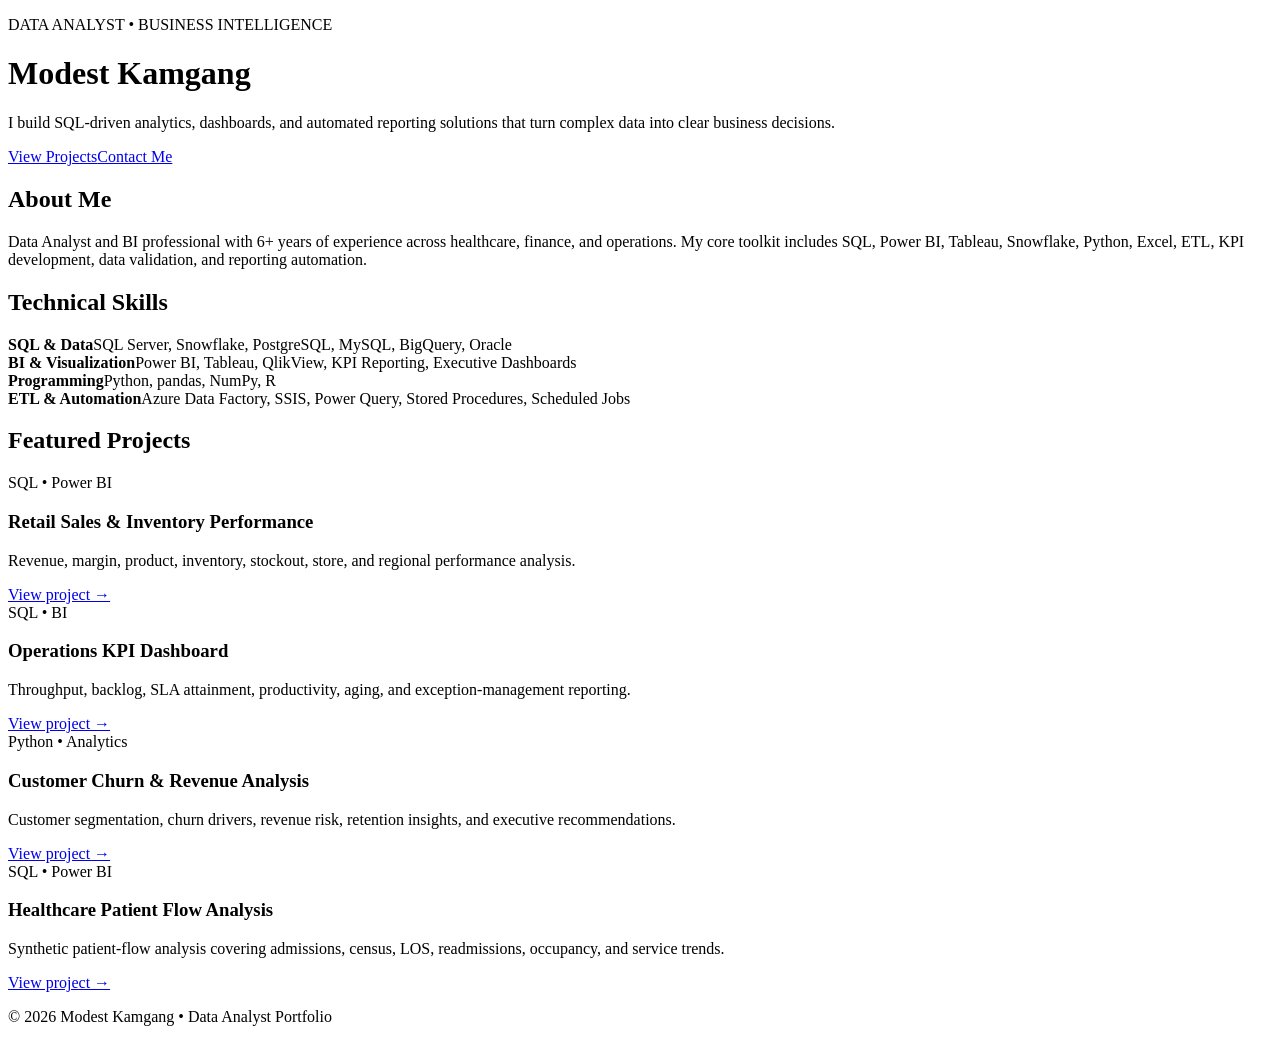
==== index.html @ 06d1935b "Add portfolio website homepage" ====
<!DOCTYPE html>
<html lang="en">
<head>
<meta charset="UTF-8">
<meta name="viewport" content="width=device-width,initial-scale=1.0">
<title>Modest Kamgang | Data Analyst Portfolio</title>
<meta name="description" content="Data Analyst portfolio featuring SQL, Power BI, Tableau, Python, and business intelligence projects.">
<link rel="stylesheet" href="style.css">
</head>
<body>
<header class="hero"><div class="container">
<p class="eyebrow">DATA ANALYST • BUSINESS INTELLIGENCE</p>
<h1>Modest Kamgang</h1>
<p class="intro">I build SQL-driven analytics, dashboards, and automated reporting solutions that turn complex data into clear business decisions.</p>
<div class="actions"><a class="btn primary" href="#projects">View Projects</a><a class="btn secondary" href="mailto:modkamgang@gmail.com">Contact Me</a></div>
</div></header>
<main>
<section class="section"><div class="container"><h2>About Me</h2><p class="lead">Data Analyst and BI professional with 6+ years of experience across healthcare, finance, and operations. My core toolkit includes SQL, Power BI, Tableau, Snowflake, Python, Excel, ETL, KPI development, data validation, and reporting automation.</p></div></section>
<section class="section alt"><div class="container"><h2>Technical Skills</h2><div class="skills">
<div><strong>SQL & Data</strong><span>SQL Server, Snowflake, PostgreSQL, MySQL, BigQuery, Oracle</span></div>
<div><strong>BI & Visualization</strong><span>Power BI, Tableau, QlikView, KPI Reporting, Executive Dashboards</span></div>
<div><strong>Programming</strong><span>Python, pandas, NumPy, R</span></div>
<div><strong>ETL & Automation</strong><span>Azure Data Factory, SSIS, Power Query, Stored Procedures, Scheduled Jobs</span></div>
</div></div></section>
<section id="projects" class="section"><div class="container"><h2>Featured Projects</h2><div class="grid">
<article class="card"><div class="tag">SQL • Power BI</div><h3>Retail Sales & Inventory Performance</h3><p>Revenue, margin, product, inventory, stockout, store, and regional performance analysis.</p><a href="projects/retail-sales-analysis/README.md">View project →</a></article>
<article class="card"><div class="tag">SQL • BI</div><h3>Operations KPI Dashboard</h3><p>Throughput, backlog, SLA attainment, productivity, aging, and exception-management reporting.</p><a href="projects/operations-kpi-dashboard/README.md">View project →</a></article>
<article class="card"><div class="tag">Python • Analytics</div><h3>Customer Churn & Revenue Analysis</h3><p>Customer segmentation, churn drivers, revenue risk, retention insights, and executive recommendations.</p><a href="projects/customer-churn-analysis/README.md">View project →</a></article>
<article class="card"><div class="tag">SQL • Power BI</div><h3>Healthcare Patient Flow Analysis</h3><p>Synthetic patient-flow analysis covering admissions, census, LOS, readmissions, occupancy, and service trends.</p><a href="projects/healthcare-patient-flow/README.md">View project →</a></article>
</div></div></section>
</main>
<footer><div class="container"><p>© 2026 Modest Kamgang • Data Analyst Portfolio</p></div></footer>
</body></html>
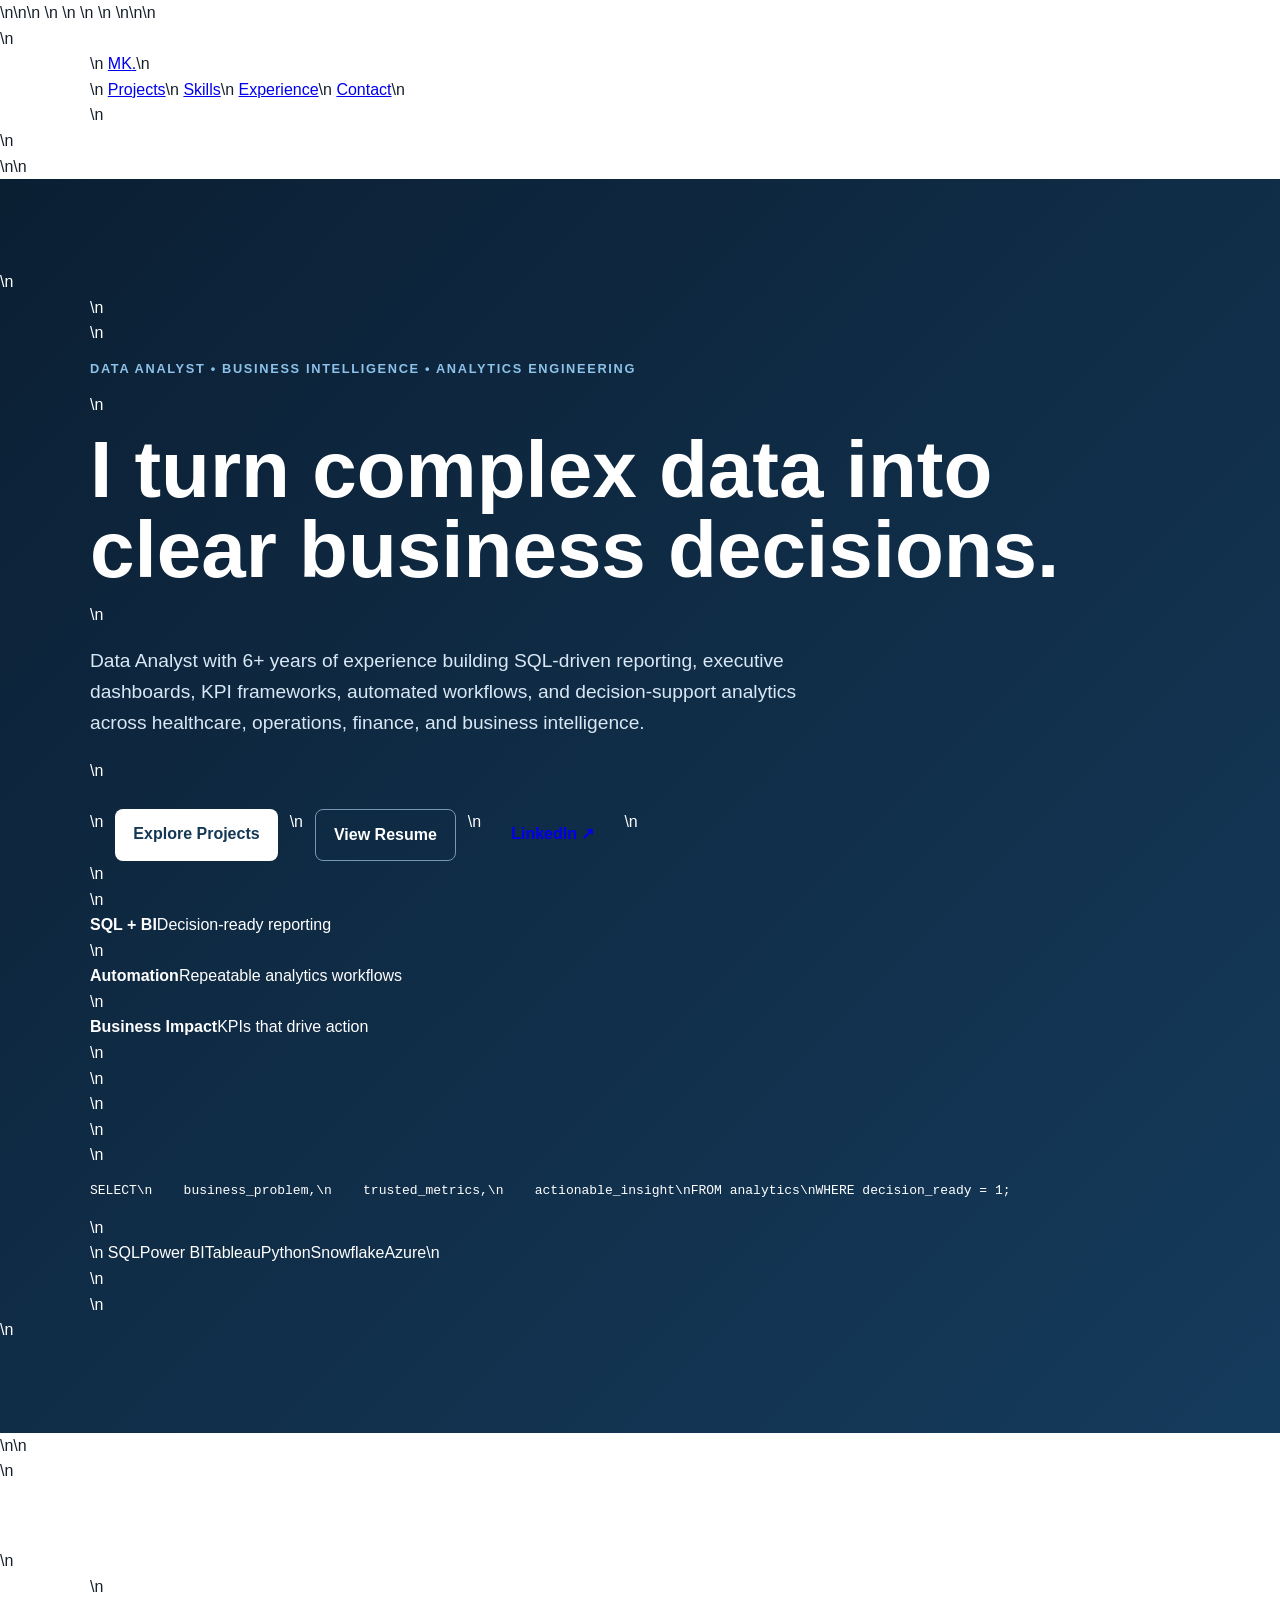
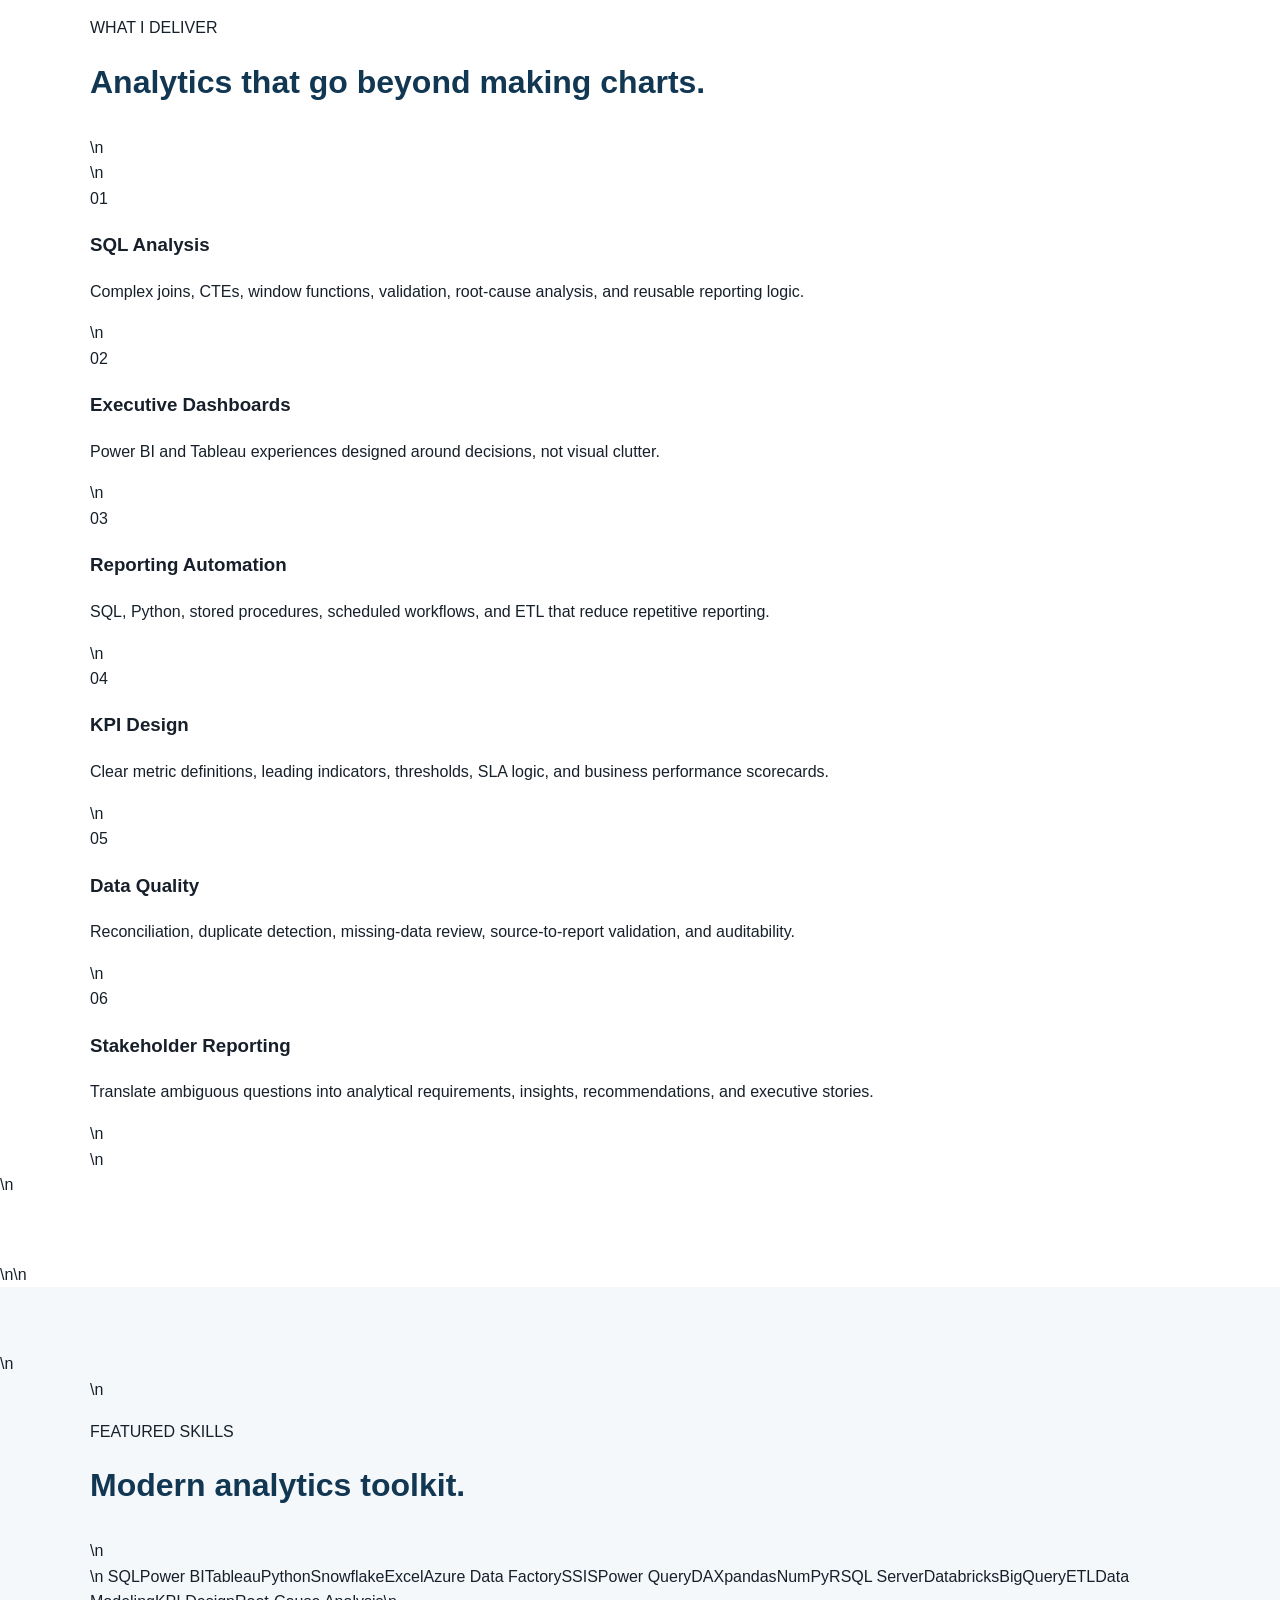
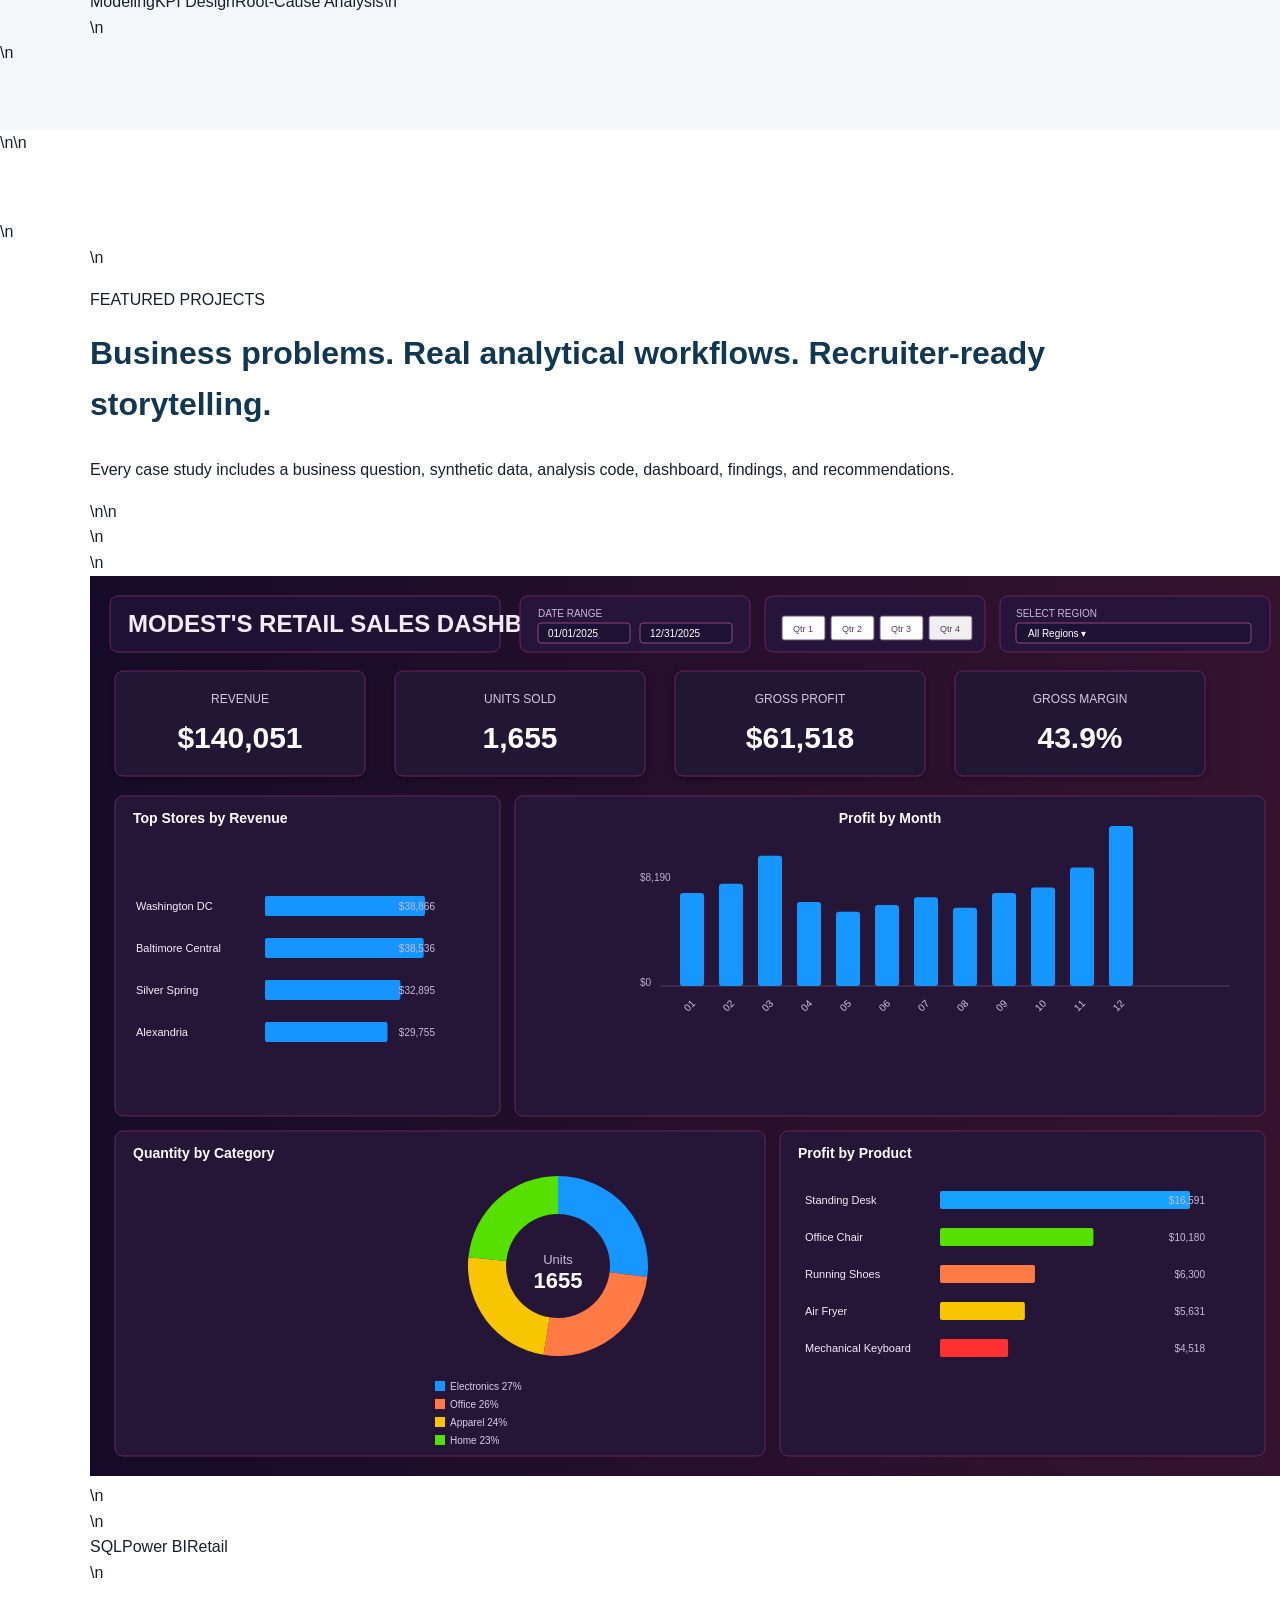
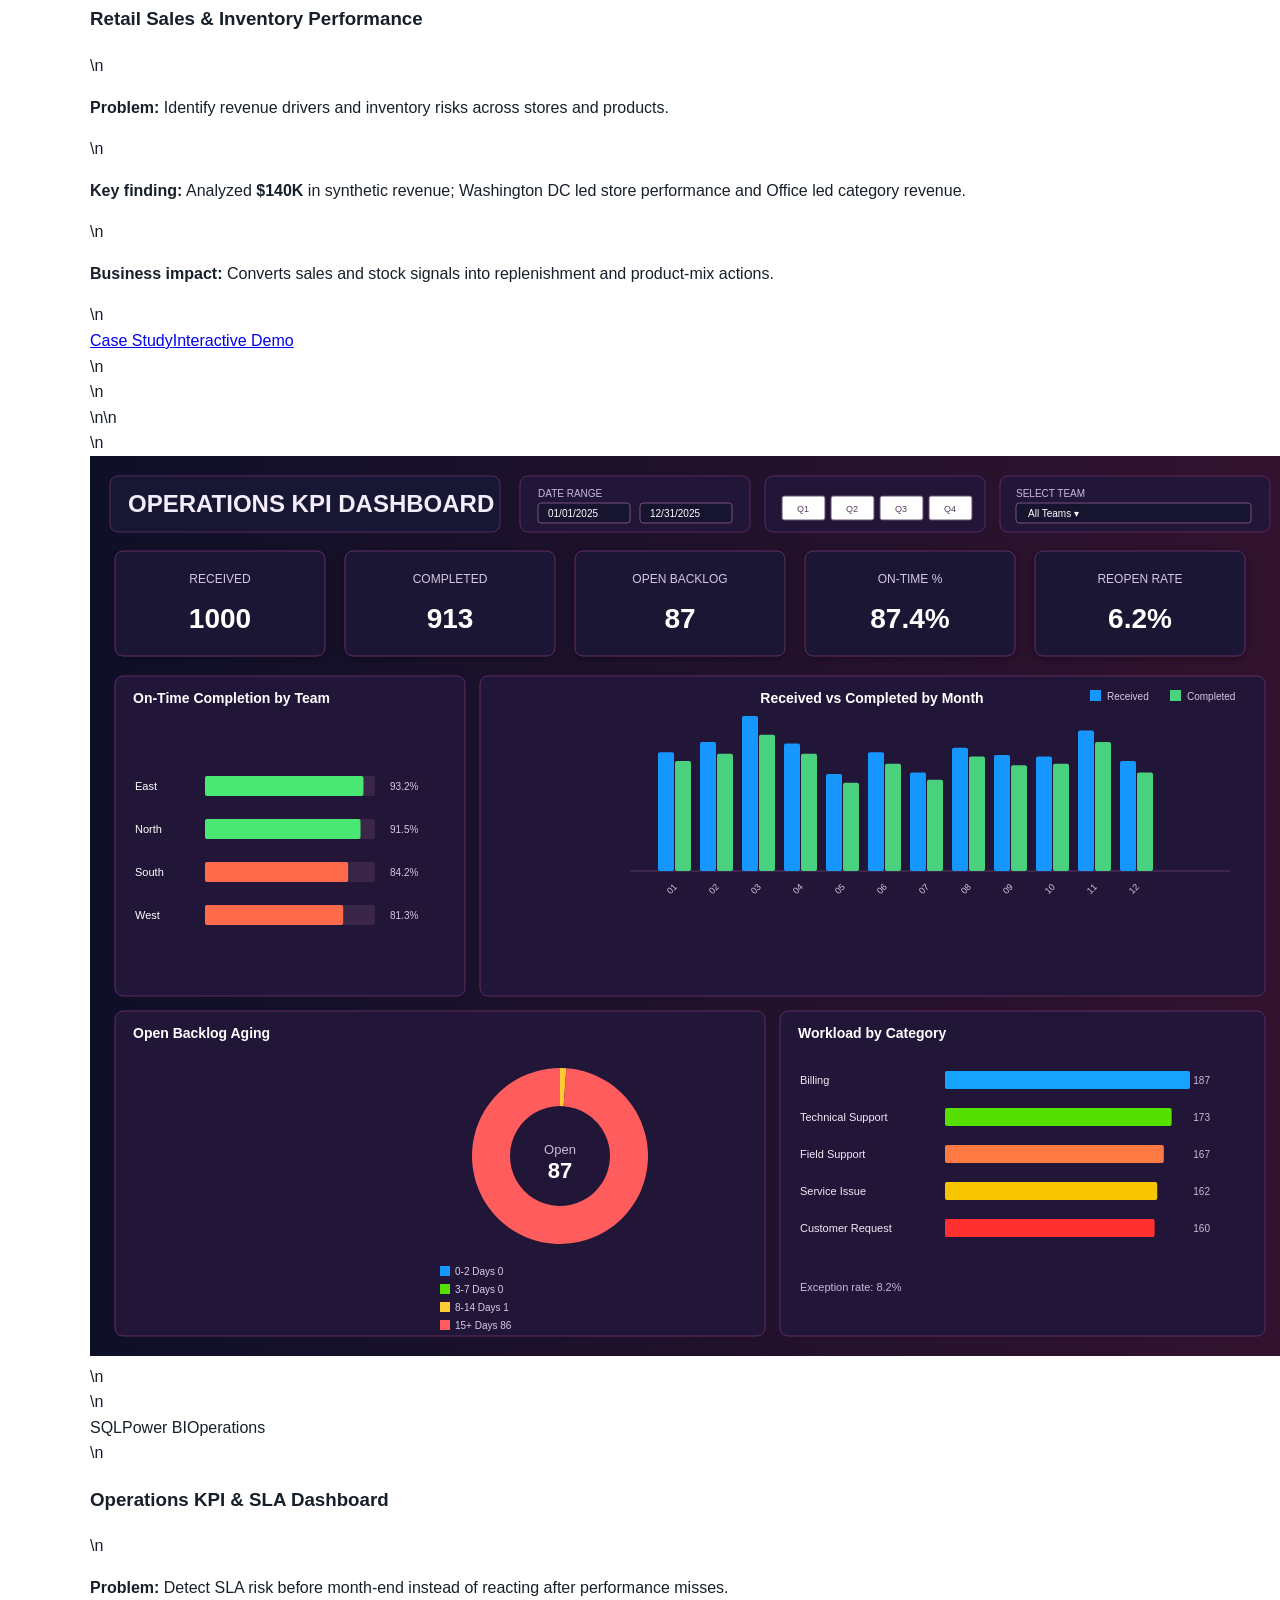
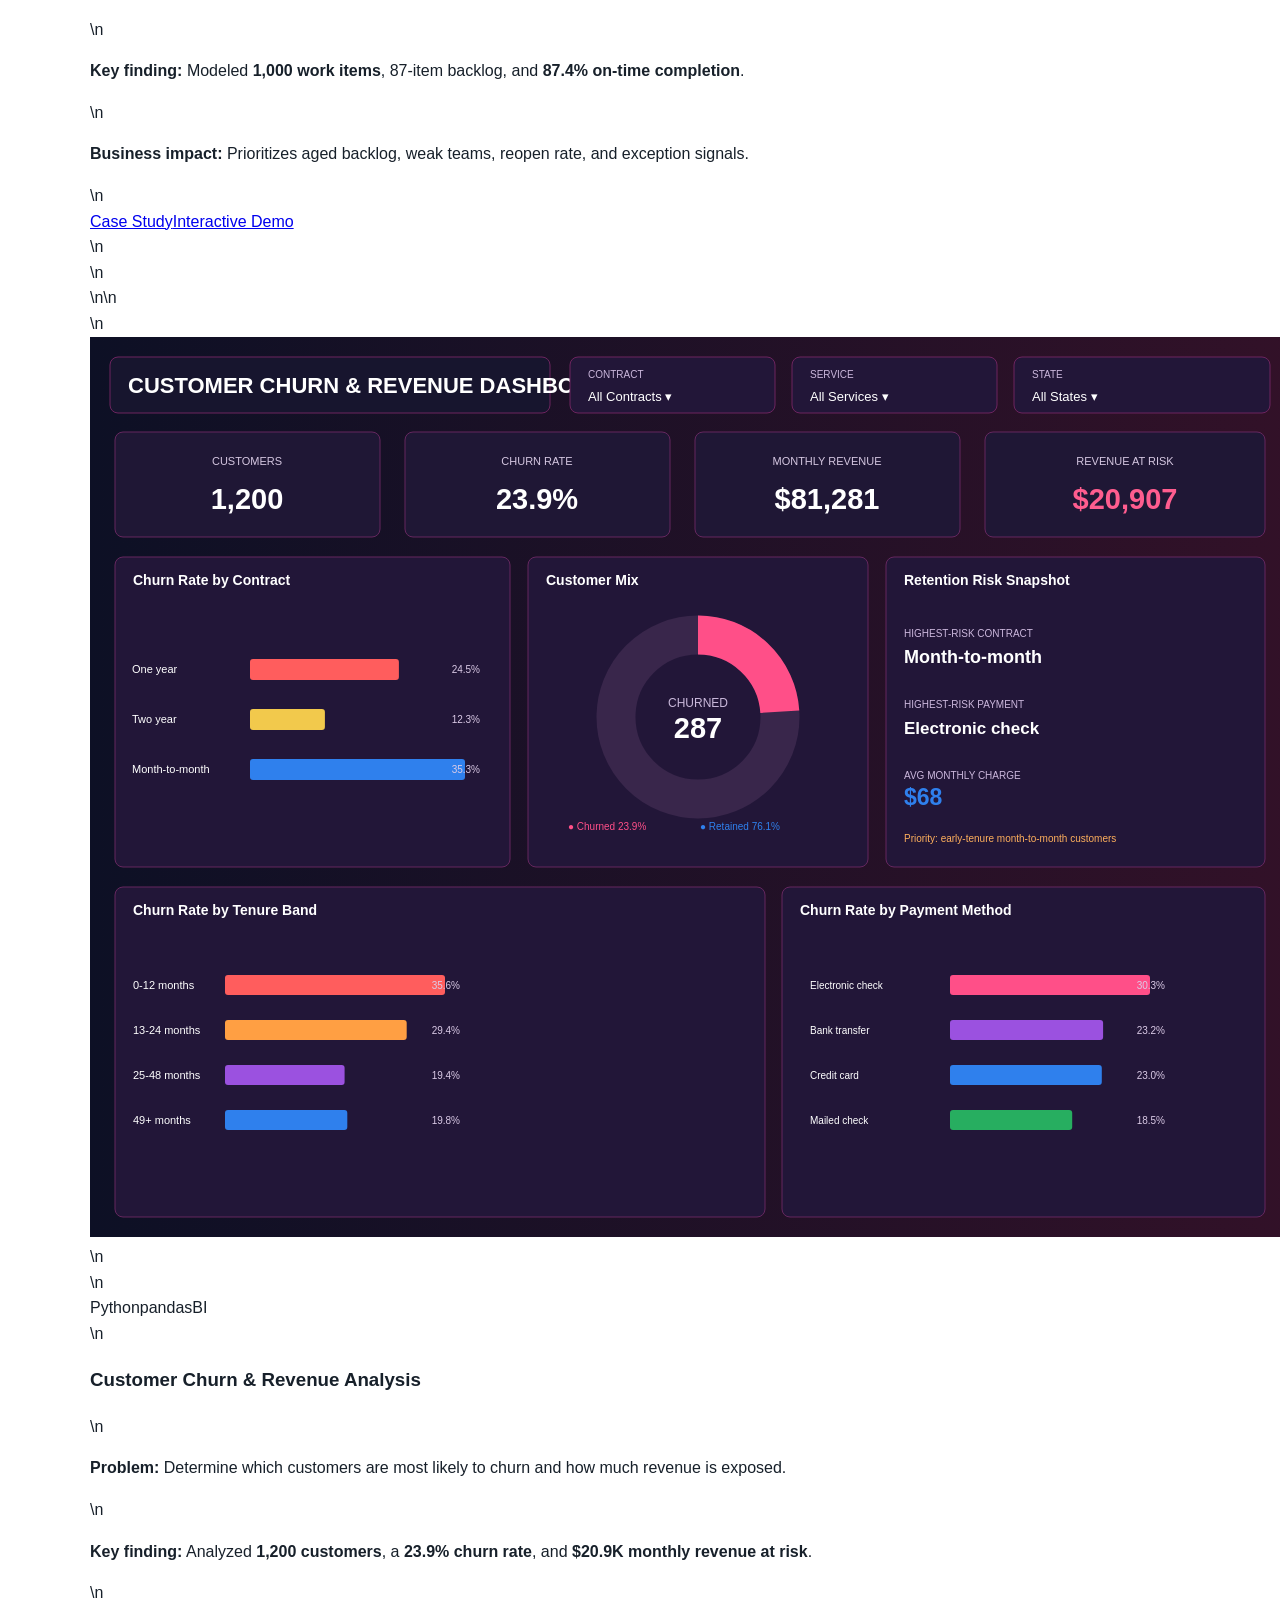
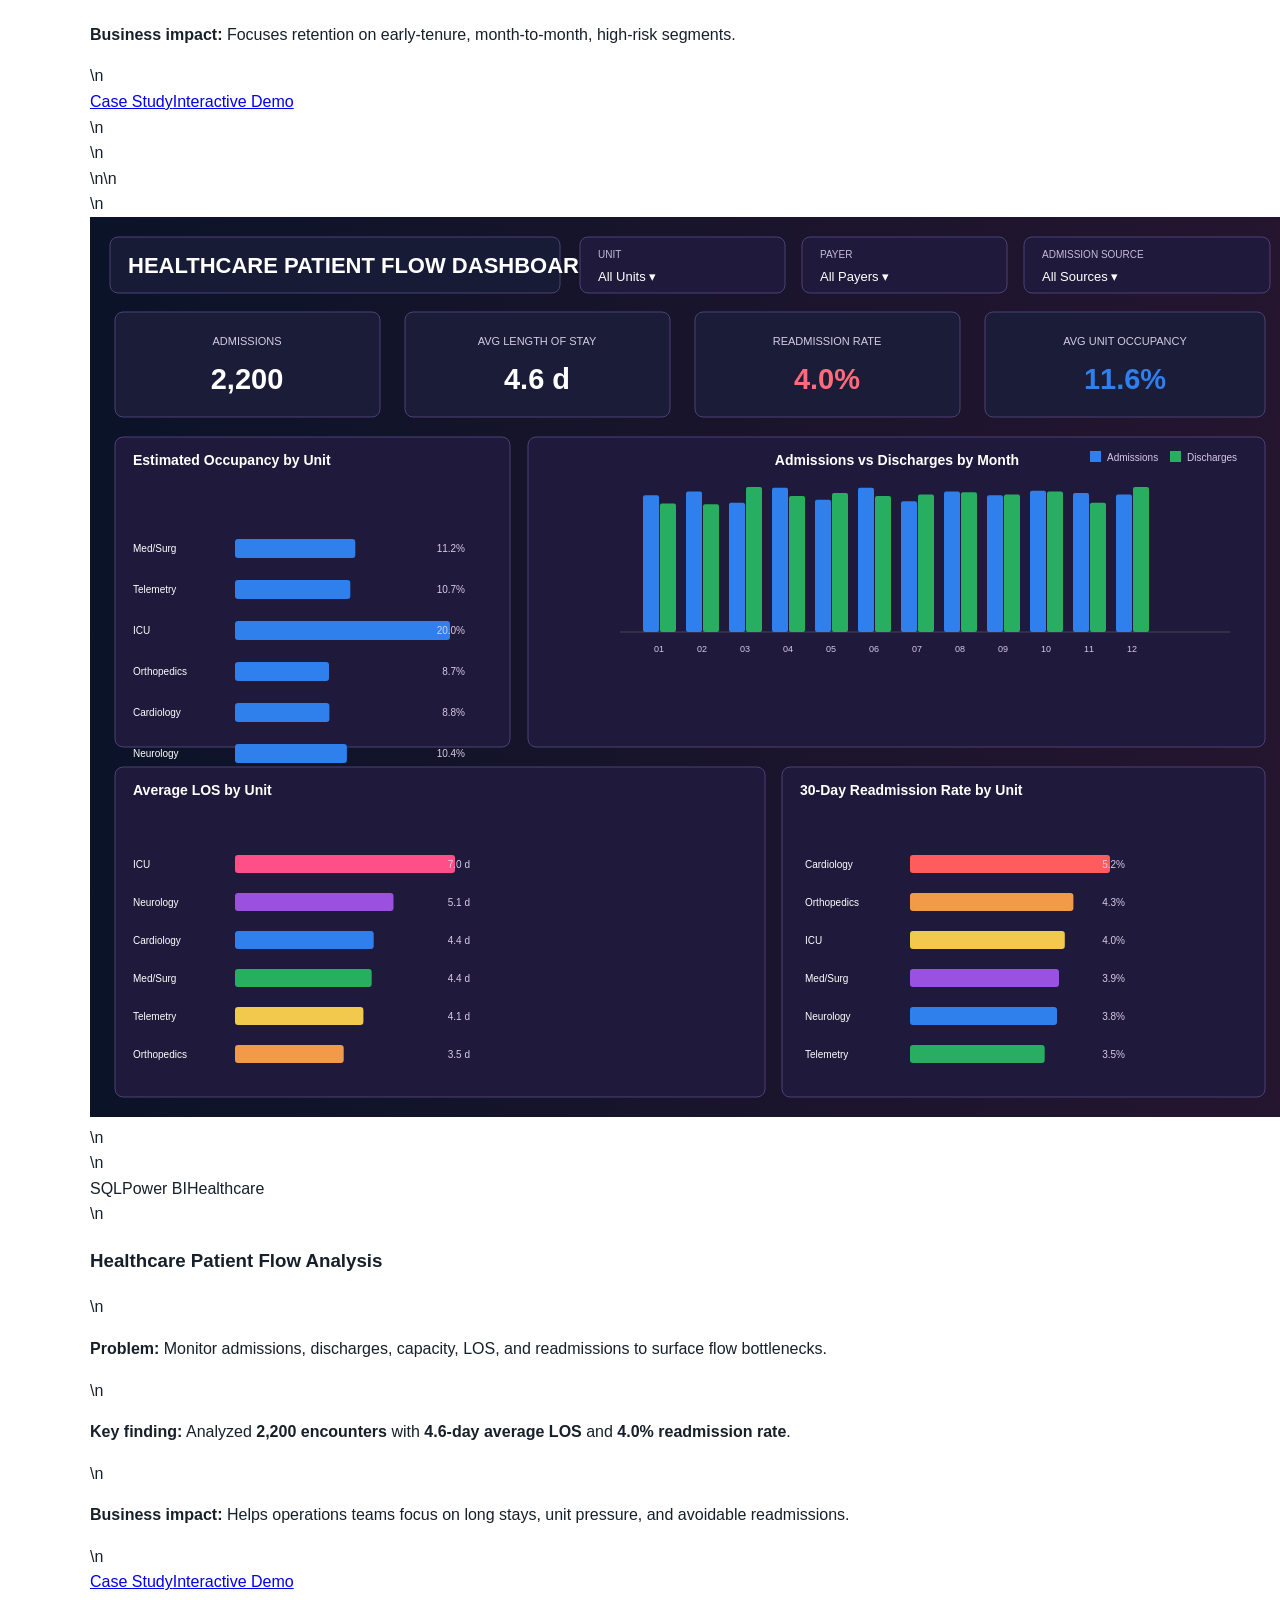
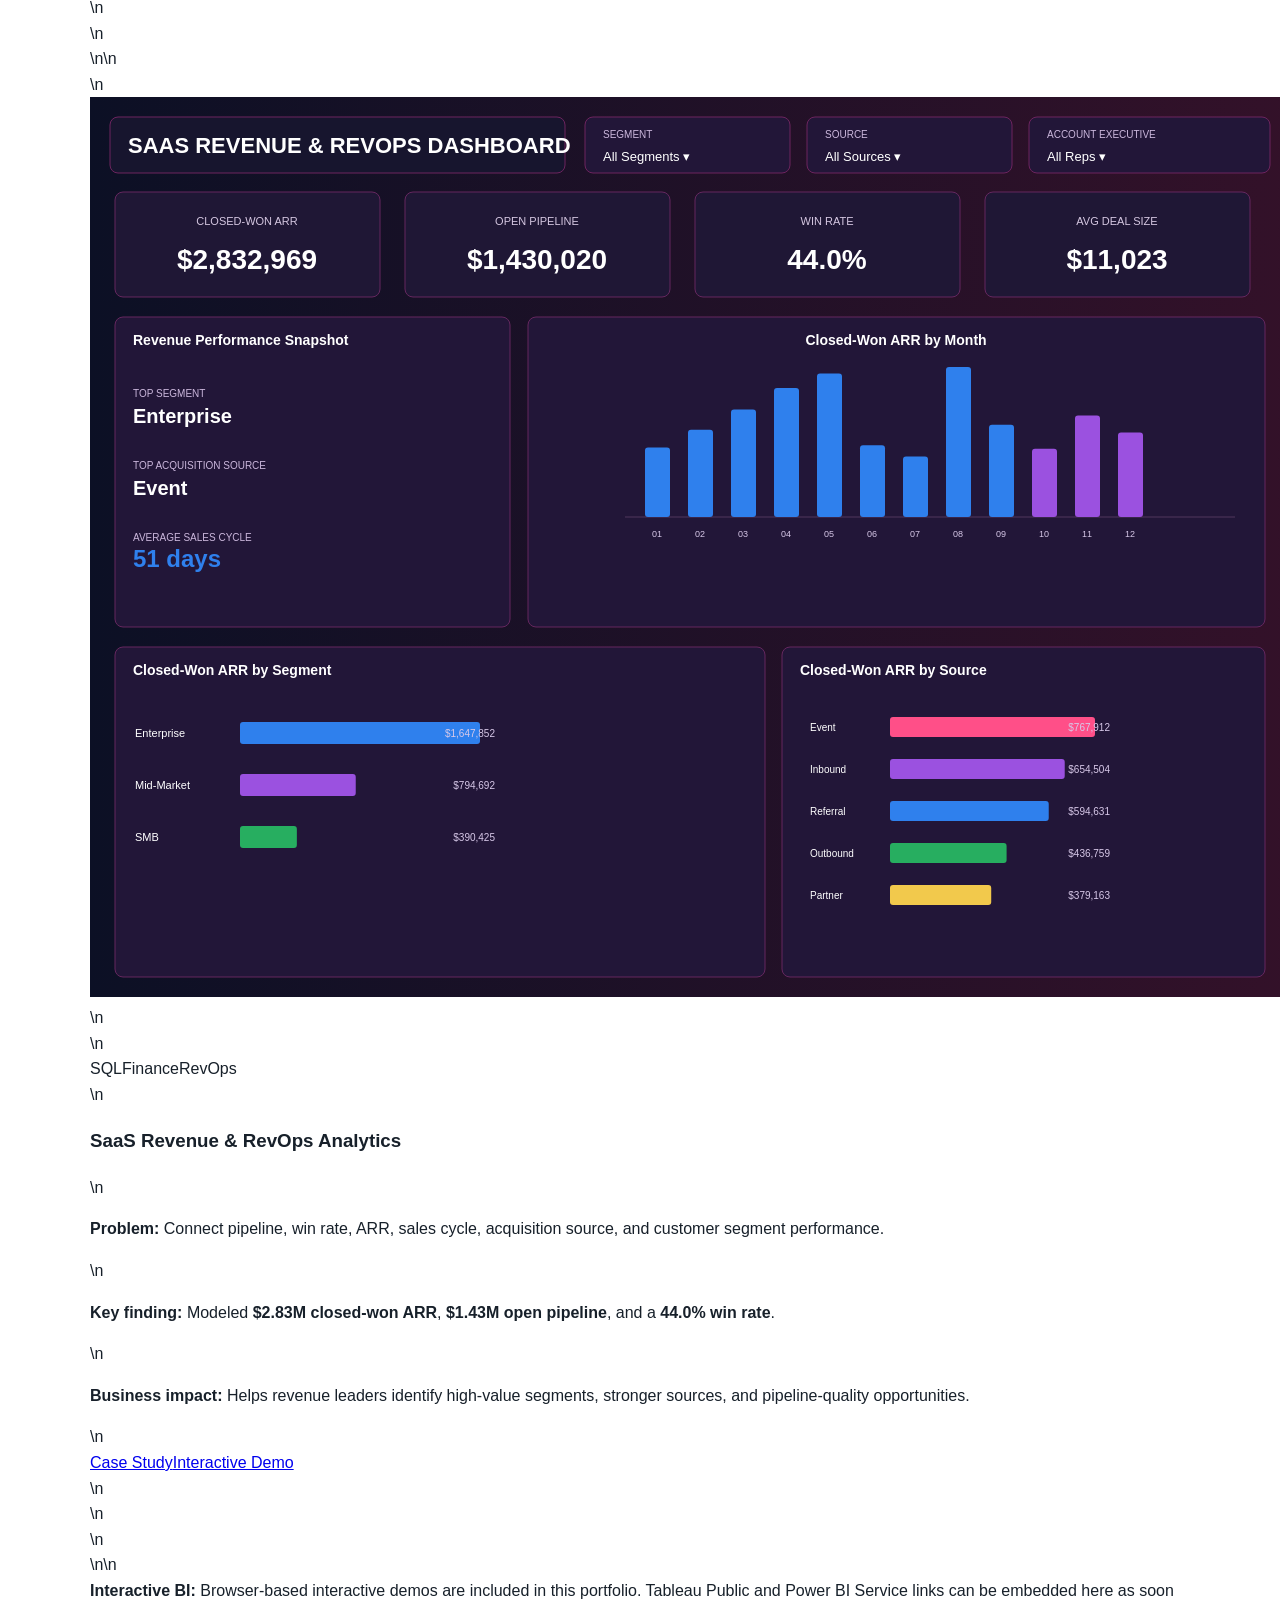
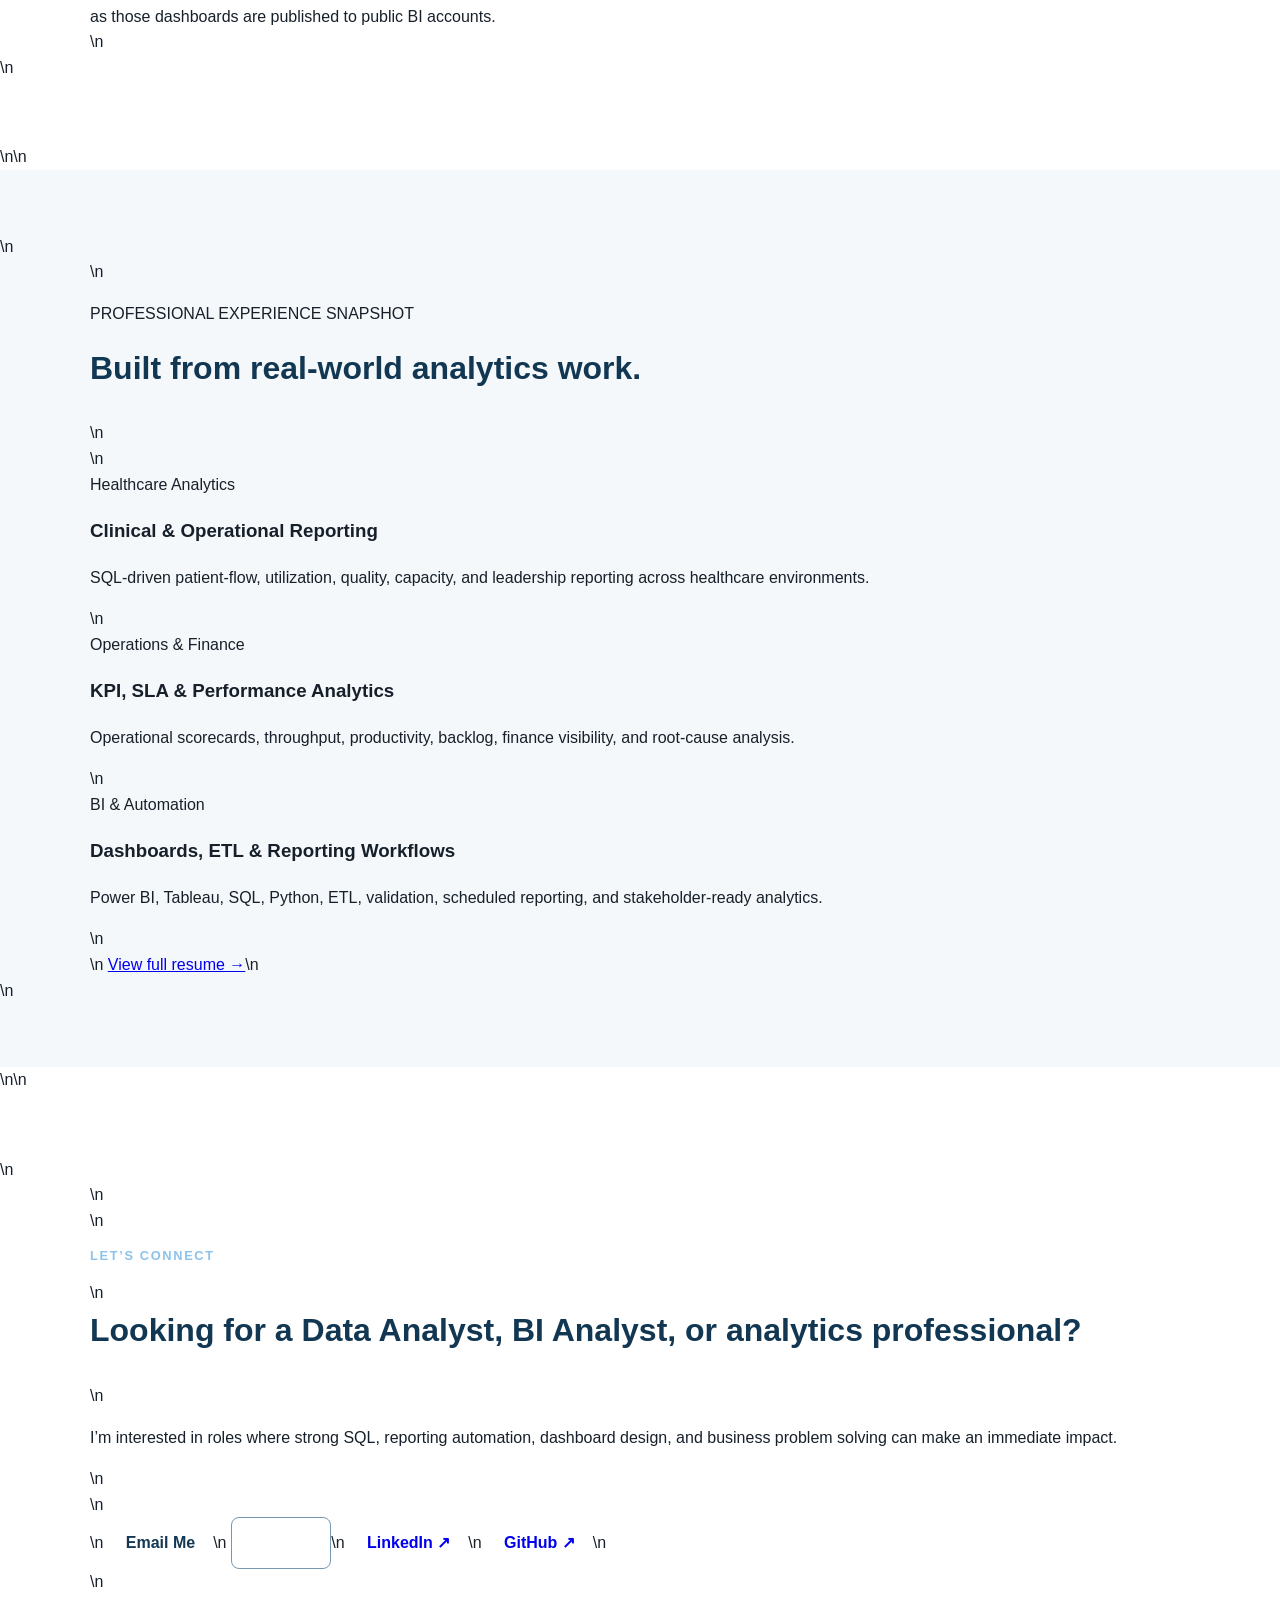
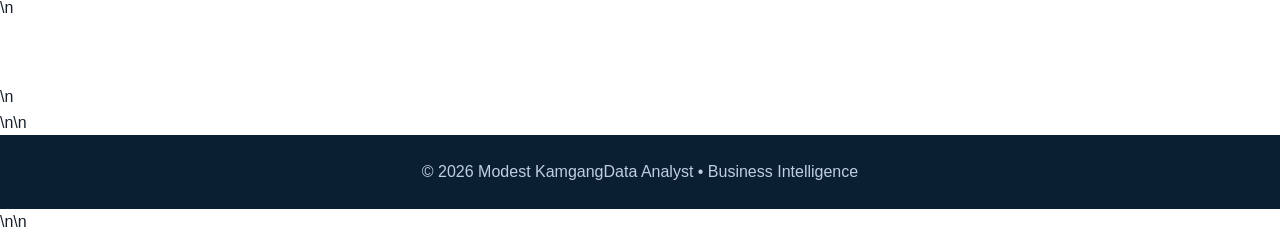
==== commit 1dda934f: "Redesign portfolio homepage for recruiters" ====
--- a/index.html
+++ b/index.html
@@ -1,33 +1 @@
-<!DOCTYPE html>
-<html lang="en">
-<head>
-<meta charset="UTF-8">
-<meta name="viewport" content="width=device-width,initial-scale=1.0">
-<title>Modest Kamgang | Data Analyst Portfolio</title>
-<meta name="description" content="Data Analyst portfolio featuring SQL, Power BI, Tableau, Python, and business intelligence projects.">
-<link rel="stylesheet" href="style.css">
-</head>
-<body>
-<header class="hero"><div class="container">
-<p class="eyebrow">DATA ANALYST • BUSINESS INTELLIGENCE</p>
-<h1>Modest Kamgang</h1>
-<p class="intro">I build SQL-driven analytics, dashboards, and automated reporting solutions that turn complex data into clear business decisions.</p>
-<div class="actions"><a class="btn primary" href="#projects">View Projects</a><a class="btn secondary" href="mailto:modkamgang@gmail.com">Contact Me</a></div>
-</div></header>
-<main>
-<section class="section"><div class="container"><h2>About Me</h2><p class="lead">Data Analyst and BI professional with 6+ years of experience across healthcare, finance, and operations. My core toolkit includes SQL, Power BI, Tableau, Snowflake, Python, Excel, ETL, KPI development, data validation, and reporting automation.</p></div></section>
-<section class="section alt"><div class="container"><h2>Technical Skills</h2><div class="skills">
-<div><strong>SQL & Data</strong><span>SQL Server, Snowflake, PostgreSQL, MySQL, BigQuery, Oracle</span></div>
-<div><strong>BI & Visualization</strong><span>Power BI, Tableau, QlikView, KPI Reporting, Executive Dashboards</span></div>
-<div><strong>Programming</strong><span>Python, pandas, NumPy, R</span></div>
-<div><strong>ETL & Automation</strong><span>Azure Data Factory, SSIS, Power Query, Stored Procedures, Scheduled Jobs</span></div>
-</div></div></section>
-<section id="projects" class="section"><div class="container"><h2>Featured Projects</h2><div class="grid">
-<article class="card"><div class="tag">SQL • Power BI</div><h3>Retail Sales & Inventory Performance</h3><p>Revenue, margin, product, inventory, stockout, store, and regional performance analysis.</p><a href="projects/retail-sales-analysis/README.md">View project →</a></article>
-<article class="card"><div class="tag">SQL • BI</div><h3>Operations KPI Dashboard</h3><p>Throughput, backlog, SLA attainment, productivity, aging, and exception-management reporting.</p><a href="projects/operations-kpi-dashboard/README.md">View project →</a></article>
-<article class="card"><div class="tag">Python • Analytics</div><h3>Customer Churn & Revenue Analysis</h3><p>Customer segmentation, churn drivers, revenue risk, retention insights, and executive recommendations.</p><a href="projects/customer-churn-analysis/README.md">View project →</a></article>
-<article class="card"><div class="tag">SQL • Power BI</div><h3>Healthcare Patient Flow Analysis</h3><p>Synthetic patient-flow analysis covering admissions, census, LOS, readmissions, occupancy, and service trends.</p><a href="projects/healthcare-patient-flow/README.md">View project →</a></article>
-</div></div></section>
-</main>
-<footer><div class="container"><p>© 2026 Modest Kamgang • Data Analyst Portfolio</p></div></footer>
-</body></html>+<!DOCTYPE html>\n<html lang="en">\n<head>\n  <meta charset="UTF-8">\n  <meta name="viewport" content="width=device-width,initial-scale=1.0">\n  <meta name="description" content="Modest Kamgang - Data Analyst and Business Intelligence portfolio featuring SQL, Power BI, Tableau, Python, Snowflake, RevOps, healthcare, operations, and customer analytics.">\n  <title>Modest Kamgang | Data Analyst Portfolio</title>\n  <link rel="stylesheet" href="style.css">\n</head>\n<body>\n<nav class="nav">\n  <div class="container nav-inner">\n    <a class="brand" href="#">MK<span>.</span></a>\n    <div class="nav-links">\n      <a href="#projects">Projects</a>\n      <a href="#skills">Skills</a>\n      <a href="#experience">Experience</a>\n      <a href="#contact">Contact</a>\n    </div>\n  </div>\n</nav>\n\n<header class="hero">\n  <div class="container hero-grid">\n    <div>\n      <p class="eyebrow">DATA ANALYST • BUSINESS INTELLIGENCE • ANALYTICS ENGINEERING</p>\n      <h1>I turn complex data into <span>clear business decisions.</span></h1>\n      <p class="intro">Data Analyst with 6+ years of experience building SQL-driven reporting, executive dashboards, KPI frameworks, automated workflows, and decision-support analytics across healthcare, operations, finance, and business intelligence.</p>\n      <div class="actions">\n        <a class="btn primary" href="#projects">Explore Projects</a>\n        <a class="btn secondary" href="resume.html">View Resume</a>\n        <a class="btn ghost" href="https://www.linkedin.com/in/modest-kamgang" target="_blank" rel="noopener">LinkedIn ↗</a>\n      </div>\n      <div class="hero-proof">\n        <div><strong>SQL + BI</strong><span>Decision-ready reporting</span></div>\n        <div><strong>Automation</strong><span>Repeatable analytics workflows</span></div>\n        <div><strong>Business Impact</strong><span>KPIs that drive action</span></div>\n      </div>\n    </div>\n    <div class="hero-panel">\n      <div class="terminal-head"><span></span><span></span><span></span></div>\n      <pre><code>SELECT\n    business_problem,\n    trusted_metrics,\n    actionable_insight\nFROM analytics\nWHERE decision_ready = 1;</code></pre>\n      <div class="hero-stack">\n        <span>SQL</span><span>Power BI</span><span>Tableau</span><span>Python</span><span>Snowflake</span><span>Azure</span>\n      </div>\n    </div>\n  </div>\n</header>\n\n<main>\n<section class="section" id="deliver">\n  <div class="container">\n    <div class="section-heading"><p>WHAT I DELIVER</p><h2>Analytics that go beyond making charts.</h2></div>\n    <div class="deliver-grid">\n      <article><span>01</span><h3>SQL Analysis</h3><p>Complex joins, CTEs, window functions, validation, root-cause analysis, and reusable reporting logic.</p></article>\n      <article><span>02</span><h3>Executive Dashboards</h3><p>Power BI and Tableau experiences designed around decisions, not visual clutter.</p></article>\n      <article><span>03</span><h3>Reporting Automation</h3><p>SQL, Python, stored procedures, scheduled workflows, and ETL that reduce repetitive reporting.</p></article>\n      <article><span>04</span><h3>KPI Design</h3><p>Clear metric definitions, leading indicators, thresholds, SLA logic, and business performance scorecards.</p></article>\n      <article><span>05</span><h3>Data Quality</h3><p>Reconciliation, duplicate detection, missing-data review, source-to-report validation, and auditability.</p></article>\n      <article><span>06</span><h3>Stakeholder Reporting</h3><p>Translate ambiguous questions into analytical requirements, insights, recommendations, and executive stories.</p></article>\n    </div>\n  </div>\n</section>\n\n<section class="section alt" id="skills">\n  <div class="container">\n    <div class="section-heading"><p>FEATURED SKILLS</p><h2>Modern analytics toolkit.</h2></div>\n    <div class="skill-cloud">\n      <span>SQL</span><span>Power BI</span><span>Tableau</span><span>Python</span><span>Snowflake</span><span>Excel</span><span>Azure Data Factory</span><span>SSIS</span><span>Power Query</span><span>DAX</span><span>pandas</span><span>NumPy</span><span>R</span><span>SQL Server</span><span>Databricks</span><span>BigQuery</span><span>ETL</span><span>Data Modeling</span><span>KPI Design</span><span>Root-Cause Analysis</span>\n    </div>\n  </div>\n</section>\n\n<section class="section" id="projects">\n  <div class="container">\n    <div class="section-heading"><p>FEATURED PROJECTS</p><h2>Business problems. Real analytical workflows. Recruiter-ready storytelling.</h2><p class="section-copy">Every case study includes a business question, synthetic data, analysis code, dashboard, findings, and recommendations.</p></div>\n\n    <div class="project-grid">\n      <article class="project-card">\n        <a class="thumb" href="projects/retail-sales-analysis/README.md"><img src="projects/retail-sales-analysis/dashboard/retail_dashboard.svg" alt="Retail Sales and Inventory dashboard preview"></a>\n        <div class="project-body">\n          <div class="tags"><span>SQL</span><span>Power BI</span><span>Retail</span></div>\n          <h3>Retail Sales &amp; Inventory Performance</h3>\n          <p><strong>Problem:</strong> Identify revenue drivers and inventory risks across stores and products.</p>\n          <p><strong>Key finding:</strong> Analyzed <strong>$140K</strong> in synthetic revenue; Washington DC led store performance and Office led category revenue.</p>\n          <p><strong>Business impact:</strong> Converts sales and stock signals into replenishment and product-mix actions.</p>\n          <div class="project-actions"><a href="projects/retail-sales-analysis/README.md">Case Study</a><a href="projects/retail-sales-analysis/dashboard/interactive.html">Interactive Demo</a></div>\n        </div>\n      </article>\n\n      <article class="project-card">\n        <a class="thumb" href="projects/operations-kpi-dashboard/README.md"><img src="projects/operations-kpi-dashboard/dashboard/operations_kpi_dashboard.svg" alt="Operations KPI dashboard preview"></a>\n        <div class="project-body">\n          <div class="tags"><span>SQL</span><span>Power BI</span><span>Operations</span></div>\n          <h3>Operations KPI &amp; SLA Dashboard</h3>\n          <p><strong>Problem:</strong> Detect SLA risk before month-end instead of reacting after performance misses.</p>\n          <p><strong>Key finding:</strong> Modeled <strong>1,000 work items</strong>, 87-item backlog, and <strong>87.4% on-time completion</strong>.</p>\n          <p><strong>Business impact:</strong> Prioritizes aged backlog, weak teams, reopen rate, and exception signals.</p>\n          <div class="project-actions"><a href="projects/operations-kpi-dashboard/README.md">Case Study</a><a href="projects/operations-kpi-dashboard/dashboard/interactive.html">Interactive Demo</a></div>\n        </div>\n      </article>\n\n      <article class="project-card">\n        <a class="thumb" href="projects/customer-churn-analysis/README.md"><img src="projects/customer-churn-analysis/dashboard/customer_churn_dashboard.svg" alt="Customer churn dashboard preview"></a>\n        <div class="project-body">\n          <div class="tags"><span>Python</span><span>pandas</span><span>BI</span></div>\n          <h3>Customer Churn &amp; Revenue Analysis</h3>\n          <p><strong>Problem:</strong> Determine which customers are most likely to churn and how much revenue is exposed.</p>\n          <p><strong>Key finding:</strong> Analyzed <strong>1,200 customers</strong>, a <strong>23.9% churn rate</strong>, and <strong>$20.9K monthly revenue at risk</strong>.</p>\n          <p><strong>Business impact:</strong> Focuses retention on early-tenure, month-to-month, high-risk segments.</p>\n          <div class="project-actions"><a href="projects/customer-churn-analysis/README.md">Case Study</a><a href="projects/customer-churn-analysis/dashboard/interactive.html">Interactive Demo</a></div>\n        </div>\n      </article>\n\n      <article class="project-card">\n        <a class="thumb" href="projects/healthcare-patient-flow/README.md"><img src="projects/healthcare-patient-flow/dashboard/patient_flow_dashboard.svg" alt="Healthcare patient flow dashboard preview"></a>\n        <div class="project-body">\n          <div class="tags"><span>SQL</span><span>Power BI</span><span>Healthcare</span></div>\n          <h3>Healthcare Patient Flow Analysis</h3>\n          <p><strong>Problem:</strong> Monitor admissions, discharges, capacity, LOS, and readmissions to surface flow bottlenecks.</p>\n          <p><strong>Key finding:</strong> Analyzed <strong>2,200 encounters</strong> with <strong>4.6-day average LOS</strong> and <strong>4.0% readmission rate</strong>.</p>\n          <p><strong>Business impact:</strong> Helps operations teams focus on long stays, unit pressure, and avoidable readmissions.</p>\n          <div class="project-actions"><a href="projects/healthcare-patient-flow/README.md">Case Study</a><a href="projects/healthcare-patient-flow/dashboard/interactive.html">Interactive Demo</a></div>\n        </div>\n      </article>\n\n      <article class="project-card featured">\n        <a class="thumb" href="projects/saas-revenue-revops/README.md"><img src="projects/saas-revenue-revops/dashboard/revops_dashboard.svg" alt="SaaS RevOps dashboard preview"></a>\n        <div class="project-body">\n          <div class="tags"><span>SQL</span><span>Finance</span><span>RevOps</span></div>\n          <h3>SaaS Revenue &amp; RevOps Analytics</h3>\n          <p><strong>Problem:</strong> Connect pipeline, win rate, ARR, sales cycle, acquisition source, and customer segment performance.</p>\n          <p><strong>Key finding:</strong> Modeled <strong>$2.83M closed-won ARR</strong>, <strong>$1.43M open pipeline</strong>, and a <strong>44.0% win rate</strong>.</p>\n          <p><strong>Business impact:</strong> Helps revenue leaders identify high-value segments, stronger sources, and pipeline-quality opportunities.</p>\n          <div class="project-actions"><a href="projects/saas-revenue-revops/README.md">Case Study</a><a href="projects/saas-revenue-revops/dashboard/interactive.html">Interactive Demo</a></div>\n        </div>\n      </article>\n    </div>\n\n    <div class="bi-note"><strong>Interactive BI:</strong> Browser-based interactive demos are included in this portfolio. Tableau Public and Power BI Service links can be embedded here as soon as those dashboards are published to public BI accounts.</div>\n  </div>\n</section>\n\n<section class="section alt" id="experience">\n  <div class="container">\n    <div class="section-heading"><p>PROFESSIONAL EXPERIENCE SNAPSHOT</p><h2>Built from real-world analytics work.</h2></div>\n    <div class="experience-grid">\n      <article><span>Healthcare Analytics</span><h3>Clinical &amp; Operational Reporting</h3><p>SQL-driven patient-flow, utilization, quality, capacity, and leadership reporting across healthcare environments.</p></article>\n      <article><span>Operations &amp; Finance</span><h3>KPI, SLA &amp; Performance Analytics</h3><p>Operational scorecards, throughput, productivity, backlog, finance visibility, and root-cause analysis.</p></article>\n      <article><span>BI &amp; Automation</span><h3>Dashboards, ETL &amp; Reporting Workflows</h3><p>Power BI, Tableau, SQL, Python, ETL, validation, scheduled reporting, and stakeholder-ready analytics.</p></article>\n    </div>\n    <a class="text-link" href="resume.html">View full resume →</a>\n  </div>\n</section>\n\n<section class="section contact" id="contact">\n  <div class="container contact-box">\n    <div>\n      <p class="eyebrow">LET’S CONNECT</p>\n      <h2>Looking for a Data Analyst, BI Analyst, or analytics professional?</h2>\n      <p>I’m interested in roles where strong SQL, reporting automation, dashboard design, and business problem solving can make an immediate impact.</p>\n    </div>\n    <div class="contact-actions">\n      <a class="btn primary" href="mailto:modkamgang@gmail.com">Email Me</a>\n      <a class="btn secondary" href="resume.html">Resume</a>\n      <a class="btn ghost" href="https://www.linkedin.com/in/modest-kamgang" target="_blank" rel="noopener">LinkedIn ↗</a>\n      <a class="btn ghost" href="https://github.com/kamgangmodest" target="_blank" rel="noopener">GitHub ↗</a>\n    </div>\n  </div>\n</section>\n</main>\n\n<footer><div class="container footer-inner"><span>© 2026 Modest Kamgang</span><span>Data Analyst • Business Intelligence</span></div></footer>\n</body>\n</html>
--- a/style.css
+++ b/style.css
@@ -0,0 +1 @@
+*{box-sizing:border-box}body{margin:0;font-family:Inter,Segoe UI,Arial,sans-serif;color:#17202a;background:#fff;line-height:1.6}.container{width:min(1100px,90%);margin:auto}.hero{padding:90px 0;background:linear-gradient(135deg,#0b1f33,#153b5c);color:#fff}.eyebrow{letter-spacing:.13em;font-size:.8rem;font-weight:700;color:#8dc2ea}.hero h1{font-size:clamp(2.7rem,7vw,5rem);line-height:1;margin:.15em 0}.intro{font-size:1.2rem;max-width:760px;color:#d9e8f5}.actions{display:flex;gap:12px;flex-wrap:wrap;margin-top:26px}.btn{display:inline-block;padding:12px 18px;border-radius:8px;text-decoration:none;font-weight:700}.primary{background:#fff;color:#143854}.secondary{border:1px solid #7897b0;color:#fff}.section{padding:64px 0}.section.alt{background:#f5f8fb}h2{font-size:2rem;color:#123753;margin-top:0}.lead{font-size:1.08rem;max-width:900px}.skills{display:grid;grid-template-columns:repeat(2,minmax(0,1fr));gap:18px}.skills div{background:#fff;padding:20px;border:1px solid #e1e8ee;border-radius:12px}.skills strong,.skills span{display:block}.skills span{margin-top:6px;color:#51606c}.grid{display:grid;grid-template-columns:repeat(2,minmax(0,1fr));gap:22px}.card{border:1px solid #dce5ec;border-radius:14px;padding:24px;background:#fff;box-shadow:0 8px 24px rgba(22,47,68,.06)}.tag{font-size:.78rem;font-weight:800;letter-spacing:.08em;color:#2b6f9d;text-transform:uppercase}.card h3{font-size:1.35rem;margin:.6rem 0}.card a{color:#1a6799;font-weight:700;text-decoration:none}footer{background:#0b1f33;color:#bcd0df;padding:24px 0;text-align:center}@media(max-width:760px){.skills,.grid{grid-template-columns:1fr}.hero{padding:65px 0}}
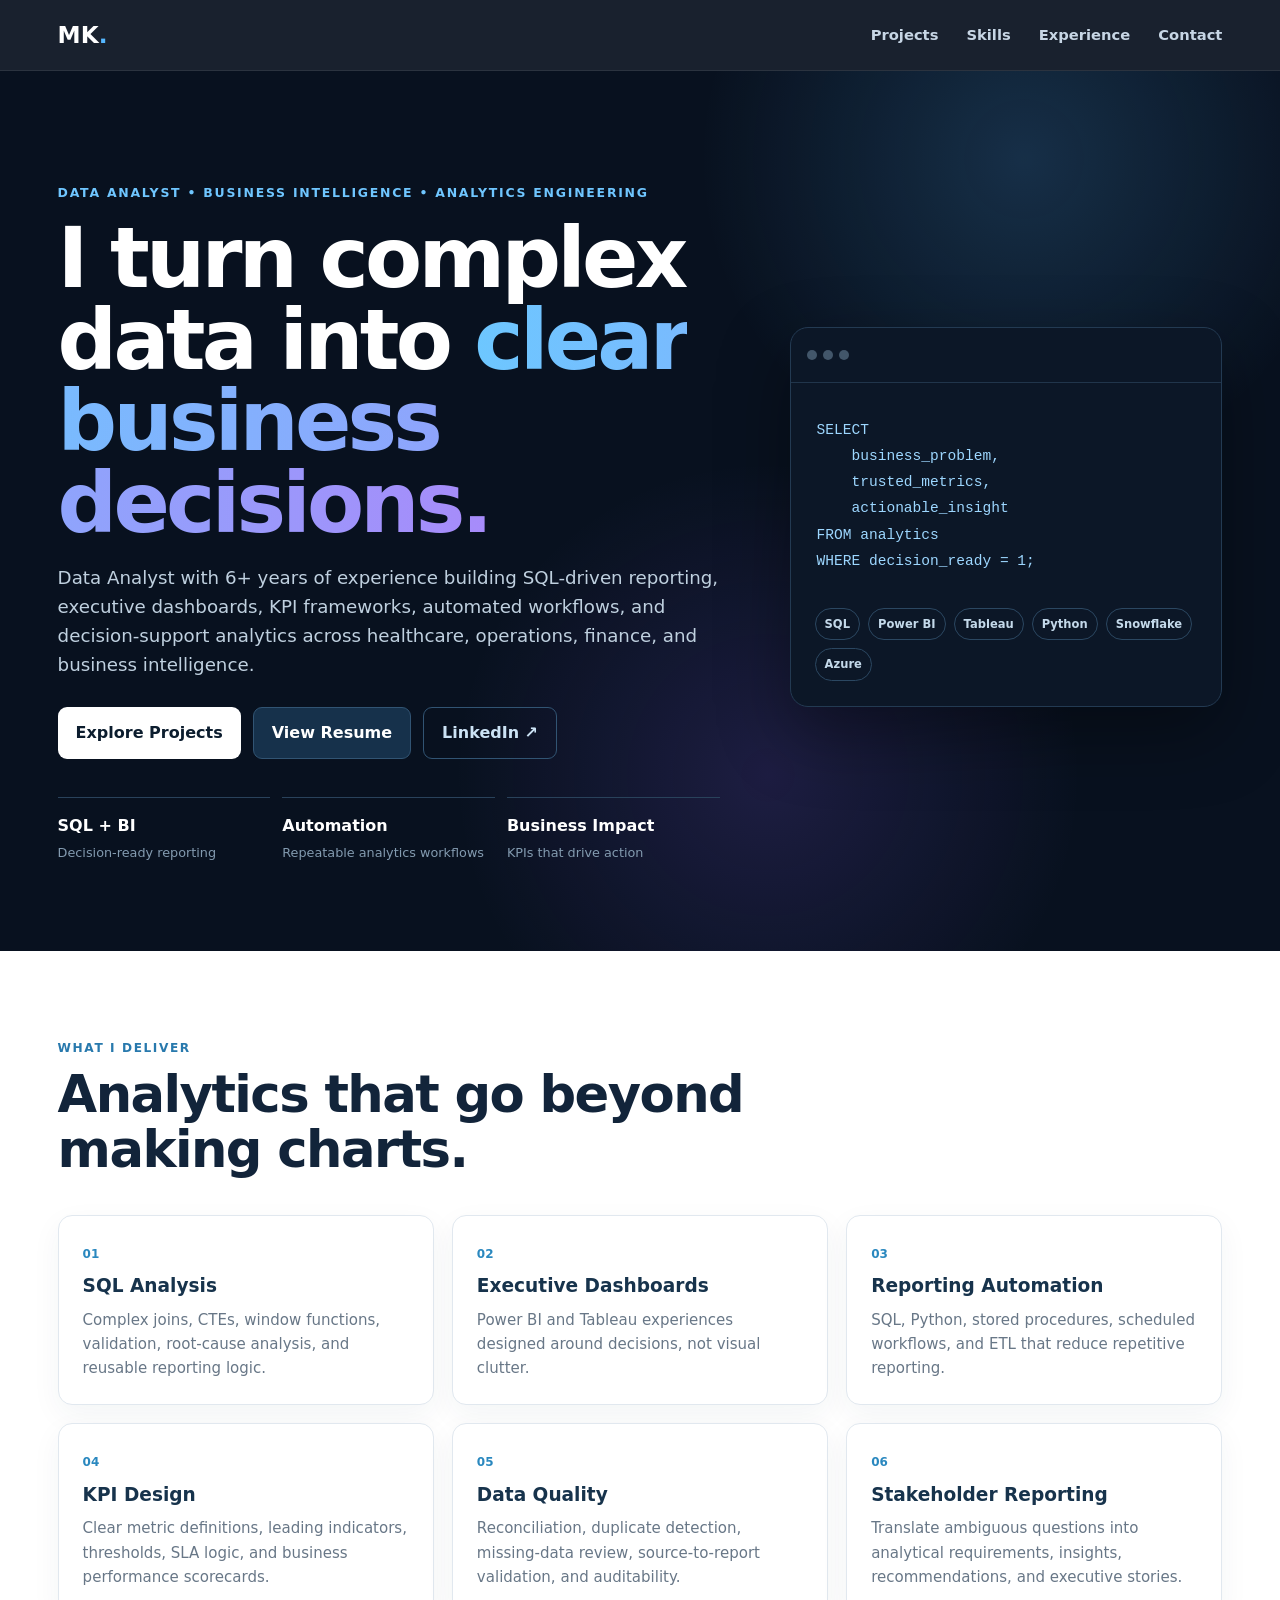
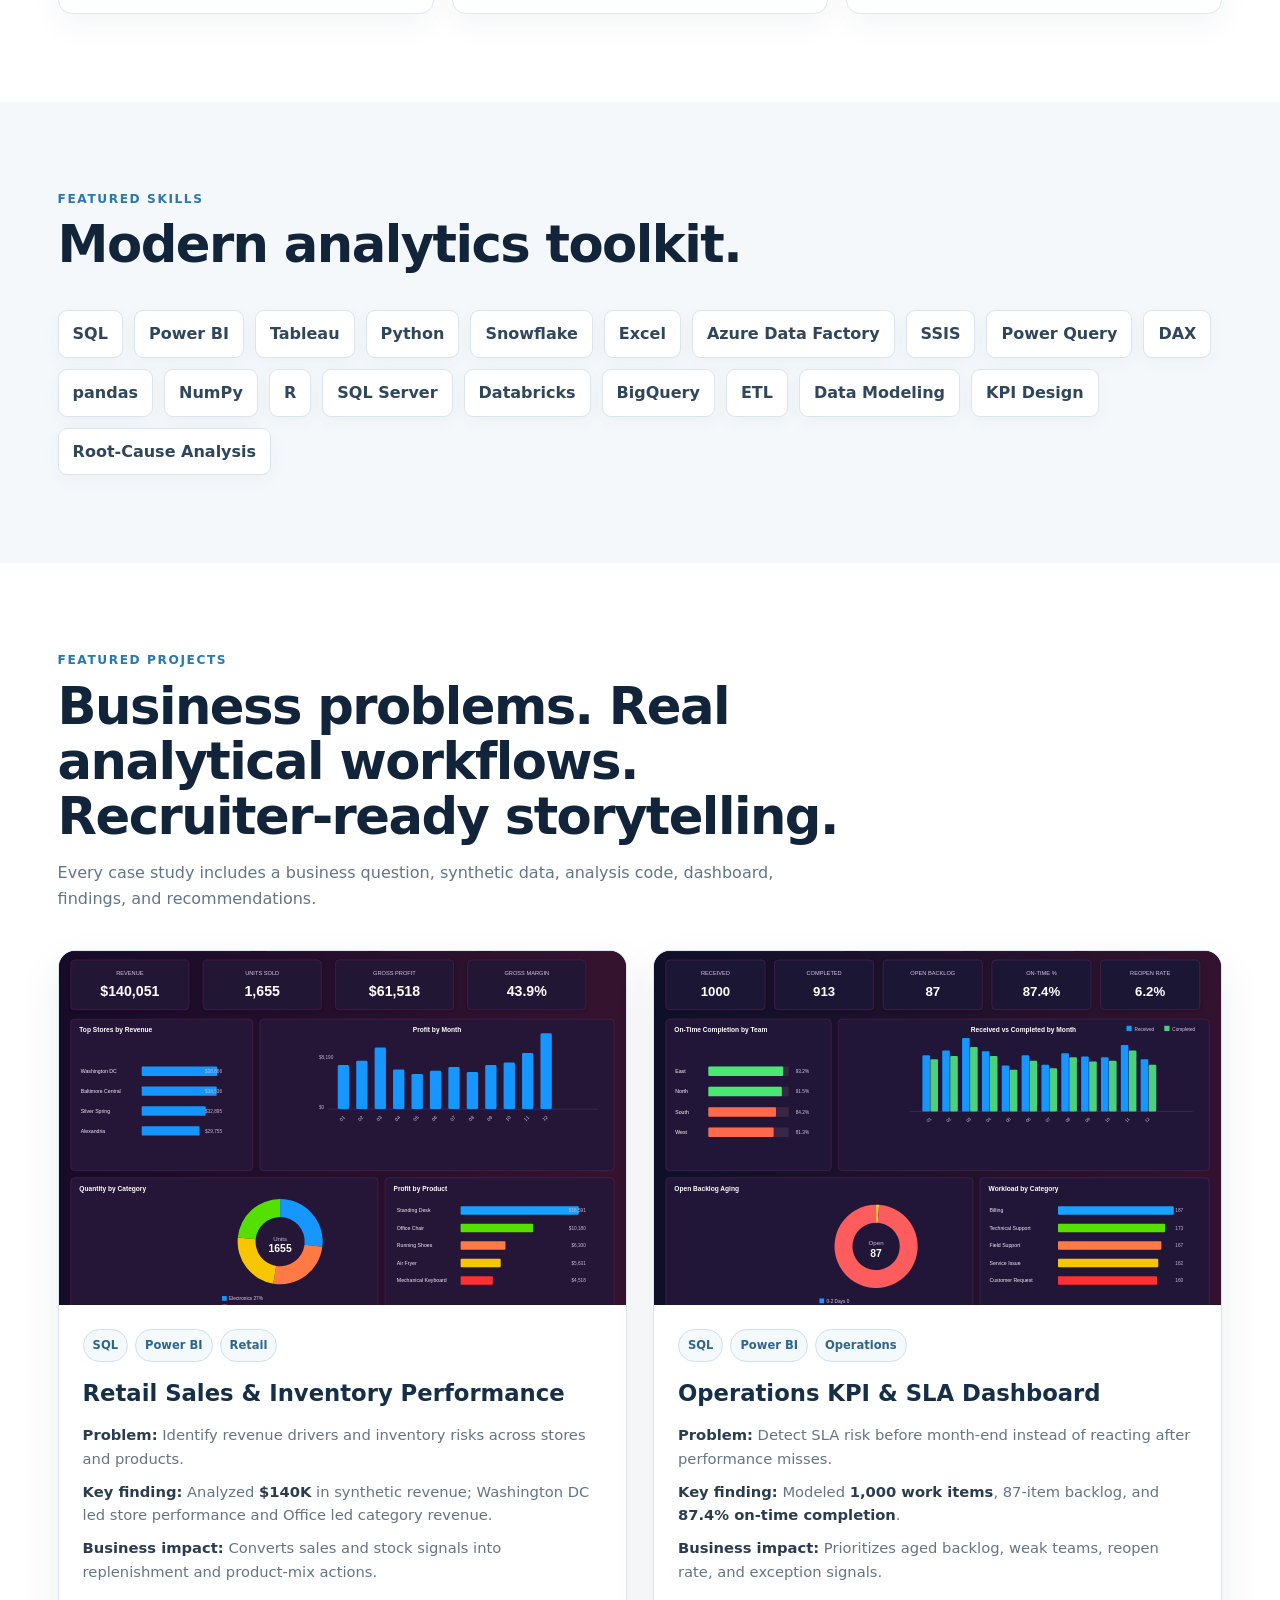
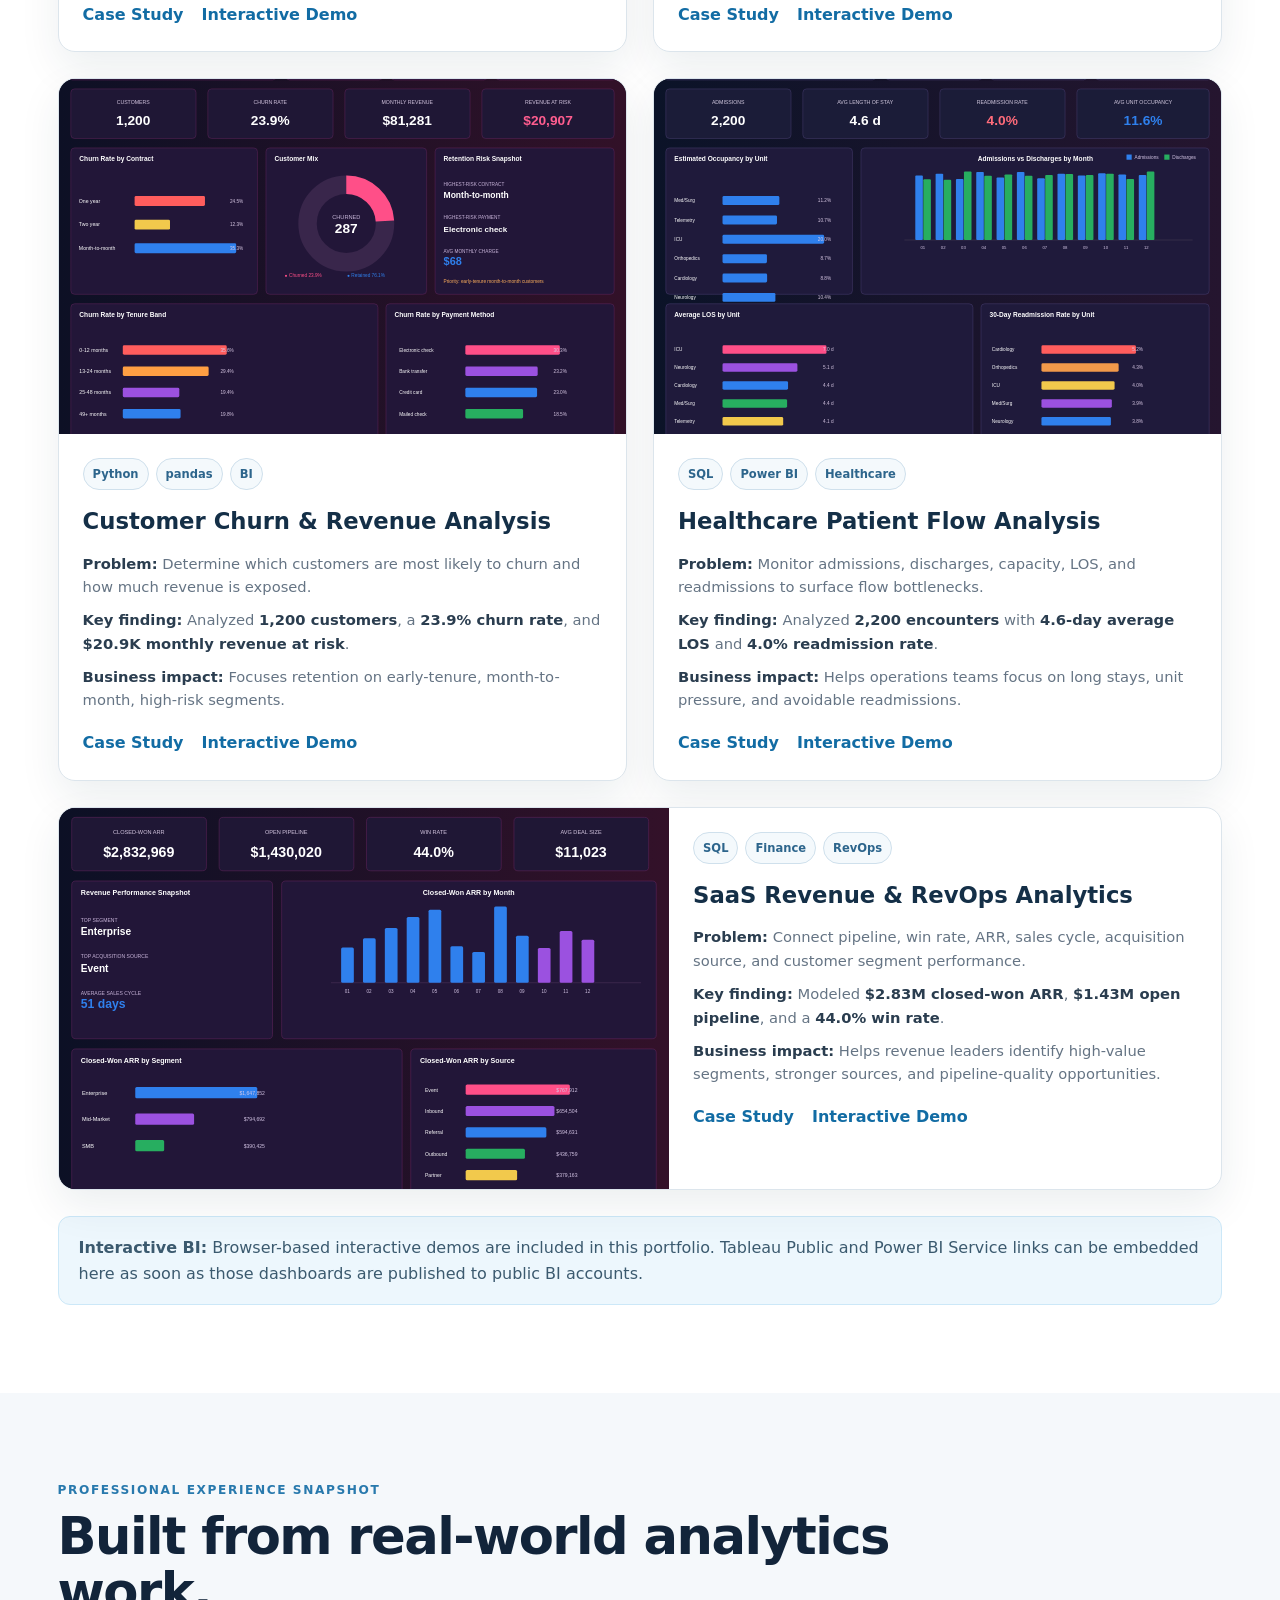
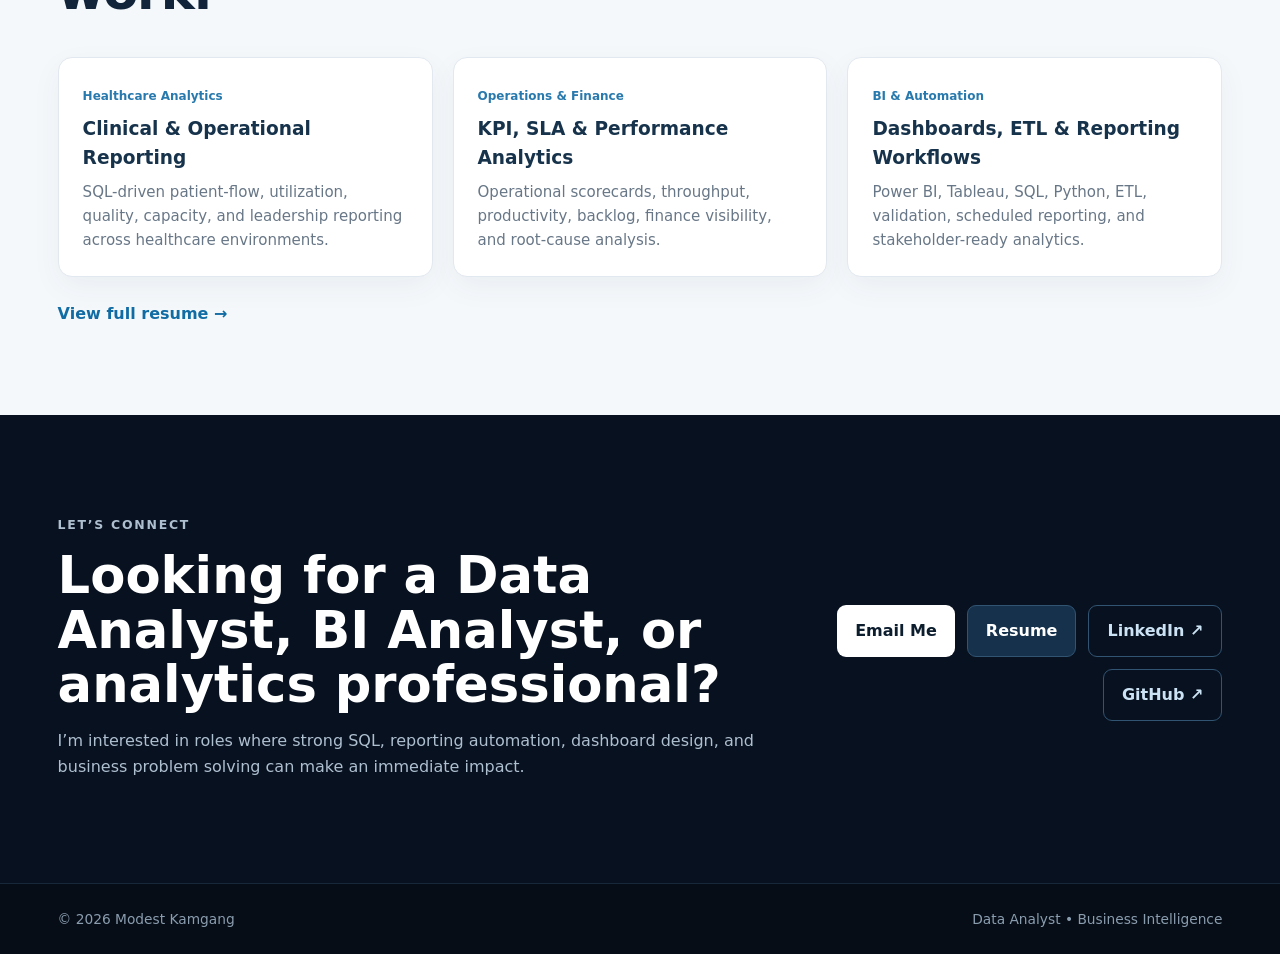
==== commit f8e5ec6e: "Fix line breaks in index.html" ====
--- a/index.html
+++ b/index.html
@@ -1 +1,180 @@
-<!DOCTYPE html>\n<html lang="en">\n<head>\n  <meta charset="UTF-8">\n  <meta name="viewport" content="width=device-width,initial-scale=1.0">\n  <meta name="description" content="Modest Kamgang - Data Analyst and Business Intelligence portfolio featuring SQL, Power BI, Tableau, Python, Snowflake, RevOps, healthcare, operations, and customer analytics.">\n  <title>Modest Kamgang | Data Analyst Portfolio</title>\n  <link rel="stylesheet" href="style.css">\n</head>\n<body>\n<nav class="nav">\n  <div class="container nav-inner">\n    <a class="brand" href="#">MK<span>.</span></a>\n    <div class="nav-links">\n      <a href="#projects">Projects</a>\n      <a href="#skills">Skills</a>\n      <a href="#experience">Experience</a>\n      <a href="#contact">Contact</a>\n    </div>\n  </div>\n</nav>\n\n<header class="hero">\n  <div class="container hero-grid">\n    <div>\n      <p class="eyebrow">DATA ANALYST • BUSINESS INTELLIGENCE • ANALYTICS ENGINEERING</p>\n      <h1>I turn complex data into <span>clear business decisions.</span></h1>\n      <p class="intro">Data Analyst with 6+ years of experience building SQL-driven reporting, executive dashboards, KPI frameworks, automated workflows, and decision-support analytics across healthcare, operations, finance, and business intelligence.</p>\n      <div class="actions">\n        <a class="btn primary" href="#projects">Explore Projects</a>\n        <a class="btn secondary" href="resume.html">View Resume</a>\n        <a class="btn ghost" href="https://www.linkedin.com/in/modest-kamgang" target="_blank" rel="noopener">LinkedIn ↗</a>\n      </div>\n      <div class="hero-proof">\n        <div><strong>SQL + BI</strong><span>Decision-ready reporting</span></div>\n        <div><strong>Automation</strong><span>Repeatable analytics workflows</span></div>\n        <div><strong>Business Impact</strong><span>KPIs that drive action</span></div>\n      </div>\n    </div>\n    <div class="hero-panel">\n      <div class="terminal-head"><span></span><span></span><span></span></div>\n      <pre><code>SELECT\n    business_problem,\n    trusted_metrics,\n    actionable_insight\nFROM analytics\nWHERE decision_ready = 1;</code></pre>\n      <div class="hero-stack">\n        <span>SQL</span><span>Power BI</span><span>Tableau</span><span>Python</span><span>Snowflake</span><span>Azure</span>\n      </div>\n    </div>\n  </div>\n</header>\n\n<main>\n<section class="section" id="deliver">\n  <div class="container">\n    <div class="section-heading"><p>WHAT I DELIVER</p><h2>Analytics that go beyond making charts.</h2></div>\n    <div class="deliver-grid">\n      <article><span>01</span><h3>SQL Analysis</h3><p>Complex joins, CTEs, window functions, validation, root-cause analysis, and reusable reporting logic.</p></article>\n      <article><span>02</span><h3>Executive Dashboards</h3><p>Power BI and Tableau experiences designed around decisions, not visual clutter.</p></article>\n      <article><span>03</span><h3>Reporting Automation</h3><p>SQL, Python, stored procedures, scheduled workflows, and ETL that reduce repetitive reporting.</p></article>\n      <article><span>04</span><h3>KPI Design</h3><p>Clear metric definitions, leading indicators, thresholds, SLA logic, and business performance scorecards.</p></article>\n      <article><span>05</span><h3>Data Quality</h3><p>Reconciliation, duplicate detection, missing-data review, source-to-report validation, and auditability.</p></article>\n      <article><span>06</span><h3>Stakeholder Reporting</h3><p>Translate ambiguous questions into analytical requirements, insights, recommendations, and executive stories.</p></article>\n    </div>\n  </div>\n</section>\n\n<section class="section alt" id="skills">\n  <div class="container">\n    <div class="section-heading"><p>FEATURED SKILLS</p><h2>Modern analytics toolkit.</h2></div>\n    <div class="skill-cloud">\n      <span>SQL</span><span>Power BI</span><span>Tableau</span><span>Python</span><span>Snowflake</span><span>Excel</span><span>Azure Data Factory</span><span>SSIS</span><span>Power Query</span><span>DAX</span><span>pandas</span><span>NumPy</span><span>R</span><span>SQL Server</span><span>Databricks</span><span>BigQuery</span><span>ETL</span><span>Data Modeling</span><span>KPI Design</span><span>Root-Cause Analysis</span>\n    </div>\n  </div>\n</section>\n\n<section class="section" id="projects">\n  <div class="container">\n    <div class="section-heading"><p>FEATURED PROJECTS</p><h2>Business problems. Real analytical workflows. Recruiter-ready storytelling.</h2><p class="section-copy">Every case study includes a business question, synthetic data, analysis code, dashboard, findings, and recommendations.</p></div>\n\n    <div class="project-grid">\n      <article class="project-card">\n        <a class="thumb" href="projects/retail-sales-analysis/README.md"><img src="projects/retail-sales-analysis/dashboard/retail_dashboard.svg" alt="Retail Sales and Inventory dashboard preview"></a>\n        <div class="project-body">\n          <div class="tags"><span>SQL</span><span>Power BI</span><span>Retail</span></div>\n          <h3>Retail Sales &amp; Inventory Performance</h3>\n          <p><strong>Problem:</strong> Identify revenue drivers and inventory risks across stores and products.</p>\n          <p><strong>Key finding:</strong> Analyzed <strong>$140K</strong> in synthetic revenue; Washington DC led store performance and Office led category revenue.</p>\n          <p><strong>Business impact:</strong> Converts sales and stock signals into replenishment and product-mix actions.</p>\n          <div class="project-actions"><a href="projects/retail-sales-analysis/README.md">Case Study</a><a href="projects/retail-sales-analysis/dashboard/interactive.html">Interactive Demo</a></div>\n        </div>\n      </article>\n\n      <article class="project-card">\n        <a class="thumb" href="projects/operations-kpi-dashboard/README.md"><img src="projects/operations-kpi-dashboard/dashboard/operations_kpi_dashboard.svg" alt="Operations KPI dashboard preview"></a>\n        <div class="project-body">\n          <div class="tags"><span>SQL</span><span>Power BI</span><span>Operations</span></div>\n          <h3>Operations KPI &amp; SLA Dashboard</h3>\n          <p><strong>Problem:</strong> Detect SLA risk before month-end instead of reacting after performance misses.</p>\n          <p><strong>Key finding:</strong> Modeled <strong>1,000 work items</strong>, 87-item backlog, and <strong>87.4% on-time completion</strong>.</p>\n          <p><strong>Business impact:</strong> Prioritizes aged backlog, weak teams, reopen rate, and exception signals.</p>\n          <div class="project-actions"><a href="projects/operations-kpi-dashboard/README.md">Case Study</a><a href="projects/operations-kpi-dashboard/dashboard/interactive.html">Interactive Demo</a></div>\n        </div>\n      </article>\n\n      <article class="project-card">\n        <a class="thumb" href="projects/customer-churn-analysis/README.md"><img src="projects/customer-churn-analysis/dashboard/customer_churn_dashboard.svg" alt="Customer churn dashboard preview"></a>\n        <div class="project-body">\n          <div class="tags"><span>Python</span><span>pandas</span><span>BI</span></div>\n          <h3>Customer Churn &amp; Revenue Analysis</h3>\n          <p><strong>Problem:</strong> Determine which customers are most likely to churn and how much revenue is exposed.</p>\n          <p><strong>Key finding:</strong> Analyzed <strong>1,200 customers</strong>, a <strong>23.9% churn rate</strong>, and <strong>$20.9K monthly revenue at risk</strong>.</p>\n          <p><strong>Business impact:</strong> Focuses retention on early-tenure, month-to-month, high-risk segments.</p>\n          <div class="project-actions"><a href="projects/customer-churn-analysis/README.md">Case Study</a><a href="projects/customer-churn-analysis/dashboard/interactive.html">Interactive Demo</a></div>\n        </div>\n      </article>\n\n      <article class="project-card">\n        <a class="thumb" href="projects/healthcare-patient-flow/README.md"><img src="projects/healthcare-patient-flow/dashboard/patient_flow_dashboard.svg" alt="Healthcare patient flow dashboard preview"></a>\n        <div class="project-body">\n          <div class="tags"><span>SQL</span><span>Power BI</span><span>Healthcare</span></div>\n          <h3>Healthcare Patient Flow Analysis</h3>\n          <p><strong>Problem:</strong> Monitor admissions, discharges, capacity, LOS, and readmissions to surface flow bottlenecks.</p>\n          <p><strong>Key finding:</strong> Analyzed <strong>2,200 encounters</strong> with <strong>4.6-day average LOS</strong> and <strong>4.0% readmission rate</strong>.</p>\n          <p><strong>Business impact:</strong> Helps operations teams focus on long stays, unit pressure, and avoidable readmissions.</p>\n          <div class="project-actions"><a href="projects/healthcare-patient-flow/README.md">Case Study</a><a href="projects/healthcare-patient-flow/dashboard/interactive.html">Interactive Demo</a></div>\n        </div>\n      </article>\n\n      <article class="project-card featured">\n        <a class="thumb" href="projects/saas-revenue-revops/README.md"><img src="projects/saas-revenue-revops/dashboard/revops_dashboard.svg" alt="SaaS RevOps dashboard preview"></a>\n        <div class="project-body">\n          <div class="tags"><span>SQL</span><span>Finance</span><span>RevOps</span></div>\n          <h3>SaaS Revenue &amp; RevOps Analytics</h3>\n          <p><strong>Problem:</strong> Connect pipeline, win rate, ARR, sales cycle, acquisition source, and customer segment performance.</p>\n          <p><strong>Key finding:</strong> Modeled <strong>$2.83M closed-won ARR</strong>, <strong>$1.43M open pipeline</strong>, and a <strong>44.0% win rate</strong>.</p>\n          <p><strong>Business impact:</strong> Helps revenue leaders identify high-value segments, stronger sources, and pipeline-quality opportunities.</p>\n          <div class="project-actions"><a href="projects/saas-revenue-revops/README.md">Case Study</a><a href="projects/saas-revenue-revops/dashboard/interactive.html">Interactive Demo</a></div>\n        </div>\n      </article>\n    </div>\n\n    <div class="bi-note"><strong>Interactive BI:</strong> Browser-based interactive demos are included in this portfolio. Tableau Public and Power BI Service links can be embedded here as soon as those dashboards are published to public BI accounts.</div>\n  </div>\n</section>\n\n<section class="section alt" id="experience">\n  <div class="container">\n    <div class="section-heading"><p>PROFESSIONAL EXPERIENCE SNAPSHOT</p><h2>Built from real-world analytics work.</h2></div>\n    <div class="experience-grid">\n      <article><span>Healthcare Analytics</span><h3>Clinical &amp; Operational Reporting</h3><p>SQL-driven patient-flow, utilization, quality, capacity, and leadership reporting across healthcare environments.</p></article>\n      <article><span>Operations &amp; Finance</span><h3>KPI, SLA &amp; Performance Analytics</h3><p>Operational scorecards, throughput, productivity, backlog, finance visibility, and root-cause analysis.</p></article>\n      <article><span>BI &amp; Automation</span><h3>Dashboards, ETL &amp; Reporting Workflows</h3><p>Power BI, Tableau, SQL, Python, ETL, validation, scheduled reporting, and stakeholder-ready analytics.</p></article>\n    </div>\n    <a class="text-link" href="resume.html">View full resume →</a>\n  </div>\n</section>\n\n<section class="section contact" id="contact">\n  <div class="container contact-box">\n    <div>\n      <p class="eyebrow">LET’S CONNECT</p>\n      <h2>Looking for a Data Analyst, BI Analyst, or analytics professional?</h2>\n      <p>I’m interested in roles where strong SQL, reporting automation, dashboard design, and business problem solving can make an immediate impact.</p>\n    </div>\n    <div class="contact-actions">\n      <a class="btn primary" href="mailto:modkamgang@gmail.com">Email Me</a>\n      <a class="btn secondary" href="resume.html">Resume</a>\n      <a class="btn ghost" href="https://www.linkedin.com/in/modest-kamgang" target="_blank" rel="noopener">LinkedIn ↗</a>\n      <a class="btn ghost" href="https://github.com/kamgangmodest" target="_blank" rel="noopener">GitHub ↗</a>\n    </div>\n  </div>\n</section>\n</main>\n\n<footer><div class="container footer-inner"><span>© 2026 Modest Kamgang</span><span>Data Analyst • Business Intelligence</span></div></footer>\n</body>\n</html>+<!DOCTYPE html>
+<html lang="en">
+<head>
+  <meta charset="UTF-8">
+  <meta name="viewport" content="width=device-width,initial-scale=1.0">
+  <meta name="description" content="Modest Kamgang - Data Analyst and Business Intelligence portfolio featuring SQL, Power BI, Tableau, Python, Snowflake, RevOps, healthcare, operations, and customer analytics.">
+  <title>Modest Kamgang | Data Analyst Portfolio</title>
+  <link rel="stylesheet" href="style.css">
+</head>
+<body>
+<nav class="nav">
+  <div class="container nav-inner">
+    <a class="brand" href="#">MK<span>.</span></a>
+    <div class="nav-links">
+      <a href="#projects">Projects</a>
+      <a href="#skills">Skills</a>
+      <a href="#experience">Experience</a>
+      <a href="#contact">Contact</a>
+    </div>
+  </div>
+</nav>
+
+<header class="hero">
+  <div class="container hero-grid">
+    <div>
+      <p class="eyebrow">DATA ANALYST • BUSINESS INTELLIGENCE • ANALYTICS ENGINEERING</p>
+      <h1>I turn complex data into <span>clear business decisions.</span></h1>
+      <p class="intro">Data Analyst with 6+ years of experience building SQL-driven reporting, executive dashboards, KPI frameworks, automated workflows, and decision-support analytics across healthcare, operations, finance, and business intelligence.</p>
+      <div class="actions">
+        <a class="btn primary" href="#projects">Explore Projects</a>
+        <a class="btn secondary" href="resume.html">View Resume</a>
+        <a class="btn ghost" href="https://www.linkedin.com/in/modest-kamgang" target="_blank" rel="noopener">LinkedIn ↗</a>
+      </div>
+      <div class="hero-proof">
+        <div><strong>SQL + BI</strong><span>Decision-ready reporting</span></div>
+        <div><strong>Automation</strong><span>Repeatable analytics workflows</span></div>
+        <div><strong>Business Impact</strong><span>KPIs that drive action</span></div>
+      </div>
+    </div>
+    <div class="hero-panel">
+      <div class="terminal-head"><span></span><span></span><span></span></div>
+      <pre><code>SELECT
+    business_problem,
+    trusted_metrics,
+    actionable_insight
+FROM analytics
+WHERE decision_ready = 1;</code></pre>
+      <div class="hero-stack">
+        <span>SQL</span><span>Power BI</span><span>Tableau</span><span>Python</span><span>Snowflake</span><span>Azure</span>
+      </div>
+    </div>
+  </div>
+</header>
+
+<main>
+<section class="section" id="deliver">
+  <div class="container">
+    <div class="section-heading"><p>WHAT I DELIVER</p><h2>Analytics that go beyond making charts.</h2></div>
+    <div class="deliver-grid">
+      <article><span>01</span><h3>SQL Analysis</h3><p>Complex joins, CTEs, window functions, validation, root-cause analysis, and reusable reporting logic.</p></article>
+      <article><span>02</span><h3>Executive Dashboards</h3><p>Power BI and Tableau experiences designed around decisions, not visual clutter.</p></article>
+      <article><span>03</span><h3>Reporting Automation</h3><p>SQL, Python, stored procedures, scheduled workflows, and ETL that reduce repetitive reporting.</p></article>
+      <article><span>04</span><h3>KPI Design</h3><p>Clear metric definitions, leading indicators, thresholds, SLA logic, and business performance scorecards.</p></article>
+      <article><span>05</span><h3>Data Quality</h3><p>Reconciliation, duplicate detection, missing-data review, source-to-report validation, and auditability.</p></article>
+      <article><span>06</span><h3>Stakeholder Reporting</h3><p>Translate ambiguous questions into analytical requirements, insights, recommendations, and executive stories.</p></article>
+    </div>
+  </div>
+</section>
+
+<section class="section alt" id="skills">
+  <div class="container">
+    <div class="section-heading"><p>FEATURED SKILLS</p><h2>Modern analytics toolkit.</h2></div>
+    <div class="skill-cloud">
+      <span>SQL</span><span>Power BI</span><span>Tableau</span><span>Python</span><span>Snowflake</span><span>Excel</span><span>Azure Data Factory</span><span>SSIS</span><span>Power Query</span><span>DAX</span><span>pandas</span><span>NumPy</span><span>R</span><span>SQL Server</span><span>Databricks</span><span>BigQuery</span><span>ETL</span><span>Data Modeling</span><span>KPI Design</span><span>Root-Cause Analysis</span>
+    </div>
+  </div>
+</section>
+
+<section class="section" id="projects">
+  <div class="container">
+    <div class="section-heading"><p>FEATURED PROJECTS</p><h2>Business problems. Real analytical workflows. Recruiter-ready storytelling.</h2><p class="section-copy">Every case study includes a business question, synthetic data, analysis code, dashboard, findings, and recommendations.</p></div>
+
+    <div class="project-grid">
+      <article class="project-card">
+        <a class="thumb" href="projects/retail-sales-analysis/README.md"><img src="projects/retail-sales-analysis/dashboard/retail_dashboard.svg" alt="Retail Sales and Inventory dashboard preview"></a>
+        <div class="project-body">
+          <div class="tags"><span>SQL</span><span>Power BI</span><span>Retail</span></div>
+          <h3>Retail Sales &amp; Inventory Performance</h3>
+          <p><strong>Problem:</strong> Identify revenue drivers and inventory risks across stores and products.</p>
+          <p><strong>Key finding:</strong> Analyzed <strong>$140K</strong> in synthetic revenue; Washington DC led store performance and Office led category revenue.</p>
+          <p><strong>Business impact:</strong> Converts sales and stock signals into replenishment and product-mix actions.</p>
+          <div class="project-actions"><a href="projects/retail-sales-analysis/README.md">Case Study</a><a href="projects/retail-sales-analysis/dashboard/interactive.html">Interactive Demo</a></div>
+        </div>
+      </article>
+
+      <article class="project-card">
+        <a class="thumb" href="projects/operations-kpi-dashboard/README.md"><img src="projects/operations-kpi-dashboard/dashboard/operations_kpi_dashboard.svg" alt="Operations KPI dashboard preview"></a>
+        <div class="project-body">
+          <div class="tags"><span>SQL</span><span>Power BI</span><span>Operations</span></div>
+          <h3>Operations KPI &amp; SLA Dashboard</h3>
+          <p><strong>Problem:</strong> Detect SLA risk before month-end instead of reacting after performance misses.</p>
+          <p><strong>Key finding:</strong> Modeled <strong>1,000 work items</strong>, 87-item backlog, and <strong>87.4% on-time completion</strong>.</p>
+          <p><strong>Business impact:</strong> Prioritizes aged backlog, weak teams, reopen rate, and exception signals.</p>
+          <div class="project-actions"><a href="projects/operations-kpi-dashboard/README.md">Case Study</a><a href="projects/operations-kpi-dashboard/dashboard/interactive.html">Interactive Demo</a></div>
+        </div>
+      </article>
+
+      <article class="project-card">
+        <a class="thumb" href="projects/customer-churn-analysis/README.md"><img src="projects/customer-churn-analysis/dashboard/customer_churn_dashboard.svg" alt="Customer churn dashboard preview"></a>
+        <div class="project-body">
+          <div class="tags"><span>Python</span><span>pandas</span><span>BI</span></div>
+          <h3>Customer Churn &amp; Revenue Analysis</h3>
+          <p><strong>Problem:</strong> Determine which customers are most likely to churn and how much revenue is exposed.</p>
+          <p><strong>Key finding:</strong> Analyzed <strong>1,200 customers</strong>, a <strong>23.9% churn rate</strong>, and <strong>$20.9K monthly revenue at risk</strong>.</p>
+          <p><strong>Business impact:</strong> Focuses retention on early-tenure, month-to-month, high-risk segments.</p>
+          <div class="project-actions"><a href="projects/customer-churn-analysis/README.md">Case Study</a><a href="projects/customer-churn-analysis/dashboard/interactive.html">Interactive Demo</a></div>
+        </div>
+      </article>
+
+      <article class="project-card">
+        <a class="thumb" href="projects/healthcare-patient-flow/README.md"><img src="projects/healthcare-patient-flow/dashboard/patient_flow_dashboard.svg" alt="Healthcare patient flow dashboard preview"></a>
+        <div class="project-body">
+          <div class="tags"><span>SQL</span><span>Power BI</span><span>Healthcare</span></div>
+          <h3>Healthcare Patient Flow Analysis</h3>
+          <p><strong>Problem:</strong> Monitor admissions, discharges, capacity, LOS, and readmissions to surface flow bottlenecks.</p>
+          <p><strong>Key finding:</strong> Analyzed <strong>2,200 encounters</strong> with <strong>4.6-day average LOS</strong> and <strong>4.0% readmission rate</strong>.</p>
+          <p><strong>Business impact:</strong> Helps operations teams focus on long stays, unit pressure, and avoidable readmissions.</p>
+          <div class="project-actions"><a href="projects/healthcare-patient-flow/README.md">Case Study</a><a href="projects/healthcare-patient-flow/dashboard/interactive.html">Interactive Demo</a></div>
+        </div>
+      </article>
+
+      <article class="project-card featured">
+        <a class="thumb" href="projects/saas-revenue-revops/README.md"><img src="projects/saas-revenue-revops/dashboard/revops_dashboard.svg" alt="SaaS RevOps dashboard preview"></a>
+        <div class="project-body">
+          <div class="tags"><span>SQL</span><span>Finance</span><span>RevOps</span></div>
+          <h3>SaaS Revenue &amp; RevOps Analytics</h3>
+          <p><strong>Problem:</strong> Connect pipeline, win rate, ARR, sales cycle, acquisition source, and customer segment performance.</p>
+          <p><strong>Key finding:</strong> Modeled <strong>$2.83M closed-won ARR</strong>, <strong>$1.43M open pipeline</strong>, and a <strong>44.0% win rate</strong>.</p>
+          <p><strong>Business impact:</strong> Helps revenue leaders identify high-value segments, stronger sources, and pipeline-quality opportunities.</p>
+          <div class="project-actions"><a href="projects/saas-revenue-revops/README.md">Case Study</a><a href="projects/saas-revenue-revops/dashboard/interactive.html">Interactive Demo</a></div>
+        </div>
+      </article>
+    </div>
+
+    <div class="bi-note"><strong>Interactive BI:</strong> Browser-based interactive demos are included in this portfolio. Tableau Public and Power BI Service links can be embedded here as soon as those dashboards are published to public BI accounts.</div>
+  </div>
+</section>
+
+<section class="section alt" id="experience">
+  <div class="container">
+    <div class="section-heading"><p>PROFESSIONAL EXPERIENCE SNAPSHOT</p><h2>Built from real-world analytics work.</h2></div>
+    <div class="experience-grid">
+      <article><span>Healthcare Analytics</span><h3>Clinical &amp; Operational Reporting</h3><p>SQL-driven patient-flow, utilization, quality, capacity, and leadership reporting across healthcare environments.</p></article>
+      <article><span>Operations &amp; Finance</span><h3>KPI, SLA &amp; Performance Analytics</h3><p>Operational scorecards, throughput, productivity, backlog, finance visibility, and root-cause analysis.</p></article>
+      <article><span>BI &amp; Automation</span><h3>Dashboards, ETL &amp; Reporting Workflows</h3><p>Power BI, Tableau, SQL, Python, ETL, validation, scheduled reporting, and stakeholder-ready analytics.</p></article>
+    </div>
+    <a class="text-link" href="resume.html">View full resume →</a>
+  </div>
+</section>
+
+<section class="section contact" id="contact">
+  <div class="container contact-box">
+    <div>
+      <p class="eyebrow">LET’S CONNECT</p>
+      <h2>Looking for a Data Analyst, BI Analyst, or analytics professional?</h2>
+      <p>I’m interested in roles where strong SQL, reporting automation, dashboard design, and business problem solving can make an immediate impact.</p>
+    </div>
+    <div class="contact-actions">
+      <a class="btn primary" href="mailto:modkamgang@gmail.com">Email Me</a>
+      <a class="btn secondary" href="resume.html">Resume</a>
+      <a class="btn ghost" href="https://www.linkedin.com/in/modest-kamgang" target="_blank" rel="noopener">LinkedIn ↗</a>
+      <a class="btn ghost" href="https://github.com/kamgangmodest" target="_blank" rel="noopener">GitHub ↗</a>
+    </div>
+  </div>
+</section>
+</main>
+
+<footer><div class="container footer-inner"><span>© 2026 Modest Kamgang</span><span>Data Analyst • Business Intelligence</span></div></footer>
+</body>
+</html>
--- a/style.css
+++ b/style.css
@@ -1 +1 @@
-*{box-sizing:border-box}body{margin:0;font-family:Inter,Segoe UI,Arial,sans-serif;color:#17202a;background:#fff;line-height:1.6}.container{width:min(1100px,90%);margin:auto}.hero{padding:90px 0;background:linear-gradient(135deg,#0b1f33,#153b5c);color:#fff}.eyebrow{letter-spacing:.13em;font-size:.8rem;font-weight:700;color:#8dc2ea}.hero h1{font-size:clamp(2.7rem,7vw,5rem);line-height:1;margin:.15em 0}.intro{font-size:1.2rem;max-width:760px;color:#d9e8f5}.actions{display:flex;gap:12px;flex-wrap:wrap;margin-top:26px}.btn{display:inline-block;padding:12px 18px;border-radius:8px;text-decoration:none;font-weight:700}.primary{background:#fff;color:#143854}.secondary{border:1px solid #7897b0;color:#fff}.section{padding:64px 0}.section.alt{background:#f5f8fb}h2{font-size:2rem;color:#123753;margin-top:0}.lead{font-size:1.08rem;max-width:900px}.skills{display:grid;grid-template-columns:repeat(2,minmax(0,1fr));gap:18px}.skills div{background:#fff;padding:20px;border:1px solid #e1e8ee;border-radius:12px}.skills strong,.skills span{display:block}.skills span{margin-top:6px;color:#51606c}.grid{display:grid;grid-template-columns:repeat(2,minmax(0,1fr));gap:22px}.card{border:1px solid #dce5ec;border-radius:14px;padding:24px;background:#fff;box-shadow:0 8px 24px rgba(22,47,68,.06)}.tag{font-size:.78rem;font-weight:800;letter-spacing:.08em;color:#2b6f9d;text-transform:uppercase}.card h3{font-size:1.35rem;margin:.6rem 0}.card a{color:#1a6799;font-weight:700;text-decoration:none}footer{background:#0b1f33;color:#bcd0df;padding:24px 0;text-align:center}@media(max-width:760px){.skills,.grid{grid-template-columns:1fr}.hero{padding:65px 0}}+:root{--bg:#08111f;--panel:#0f1c2e;--panel2:#13243a;--text:#edf4fb;--muted:#9db0c4;--accent:#55b7ff;--accent2:#8b5cf6;--line:#20364f;--white:#fff;--light:#f5f8fb;--dark:#12243a}*{box-sizing:border-box}html{scroll-behavior:smooth}body{margin:0;font-family:Inter,ui-sans-serif,system-ui,-apple-system,BlinkMacSystemFont,"Segoe UI",sans-serif;color:#172331;background:#fff;line-height:1.6}.container{width:min(1180px,91%);margin:auto}.nav{position:sticky;top:0;z-index:50;background:rgba(8,17,31,.93);backdrop-filter:blur(14px);border-bottom:1px solid rgba(255,255,255,.08)}.nav-inner{display:flex;justify-content:space-between;align-items:center;height:70px}.brand{font-size:1.45rem;font-weight:900;color:#fff;text-decoration:none}.brand span{color:var(--accent)}.nav-links{display:flex;gap:28px}.nav-links a{color:#c7d6e5;text-decoration:none;font-size:.92rem;font-weight:650}.nav-links a:hover{color:#fff}.hero{background:radial-gradient(circle at 80% 10%,rgba(85,183,255,.18),transparent 25%),radial-gradient(circle at 60% 80%,rgba(139,92,246,.16),transparent 30%),var(--bg);color:#fff;padding:100px 0 88px}.hero-grid{display:grid;grid-template-columns:1.3fr .85fr;gap:70px;align-items:center}.eyebrow{letter-spacing:.14em;font-size:.78rem;font-weight:800;color:#6fc6ff}.hero h1{font-size:clamp(3rem,6.5vw,5.6rem);line-height:.98;letter-spacing:-.045em;margin:.18em 0}.hero h1 span{background:linear-gradient(90deg,#6dc7ff,#a78bfa);-webkit-background-clip:text;color:transparent}.intro{font-size:1.14rem;color:#bfd0df;max-width:800px}.actions,.contact-actions{display:flex;gap:12px;flex-wrap:wrap;margin-top:28px}.btn{display:inline-flex;align-items:center;justify-content:center;padding:12px 18px;border-radius:9px;font-weight:800;text-decoration:none;transition:.2s}.primary{background:#fff;color:#0c1d2e}.secondary{background:#16314b;color:#fff;border:1px solid #315473}.ghost{color:#cce3f5;border:1px solid #315473}.btn:hover{transform:translateY(-2px)}.hero-proof{display:grid;grid-template-columns:repeat(3,1fr);gap:12px;margin-top:38px}.hero-proof div{border-top:1px solid #29425b;padding-top:15px}.hero-proof strong,.hero-proof span{display:block}.hero-proof span{font-size:.8rem;color:#839bb0;margin-top:4px}.hero-panel{background:#0c1727;border:1px solid #233a52;border-radius:18px;box-shadow:0 26px 70px rgba(0,0,0,.35);overflow:hidden}.terminal-head{padding:14px 16px;border-bottom:1px solid #21354b}.terminal-head span{display:inline-block;width:10px;height:10px;border-radius:50%;background:#42566a;margin-right:6px}.hero-panel pre{margin:0;padding:34px 26px;color:#9dd7ff;overflow:auto;min-height:220px}.hero-panel code{font:500 .91rem/1.8 "SFMono-Regular",Consolas,monospace}.hero-stack{display:flex;gap:8px;flex-wrap:wrap;padding:0 24px 25px}.hero-stack span,.tags span{font-size:.72rem;font-weight:800;border:1px solid #2b4761;border-radius:999px;padding:6px 9px;color:#c4d9ea}.section{padding:88px 0}.section.alt{background:var(--light)}.section-heading{max-width:850px;margin-bottom:38px}.section-heading>p:first-child{font-size:.76rem;letter-spacing:.13em;font-weight:850;color:#2879ad;margin:0 0 8px}.section-heading h2{font-size:clamp(2rem,4vw,3.2rem);line-height:1.08;margin:0;color:#12243a;letter-spacing:-.03em}.section-copy{color:#647487;max-width:760px}.deliver-grid{display:grid;grid-template-columns:repeat(3,1fr);gap:18px}.deliver-grid article,.experience-grid article{border:1px solid #e1e8ef;border-radius:14px;padding:24px;background:#fff;box-shadow:0 10px 30px rgba(24,53,78,.05)}.deliver-grid article span{font-size:.75rem;color:#2a88bf;font-weight:900}.deliver-grid h3,.experience-grid h3{margin:.35rem 0 .45rem;font-size:1.16rem;color:#17334c}.deliver-grid p,.experience-grid p{margin:0;color:#687787;font-size:.94rem}.skill-cloud{display:flex;flex-wrap:wrap;gap:11px}.skill-cloud span{padding:10px 14px;border-radius:9px;background:#fff;border:1px solid #dce5ec;font-weight:750;color:#30465a;box-shadow:0 5px 18px rgba(25,54,77,.04)}.project-grid{display:grid;grid-template-columns:repeat(2,1fr);gap:26px}.project-card{border:1px solid #dce5ec;border-radius:17px;overflow:hidden;background:#fff;box-shadow:0 16px 42px rgba(19,45,66,.08)}.project-card.featured{grid-column:1/-1;display:grid;grid-template-columns:1.05fr .95fr}.project-card.featured .thumb{min-height:100%}.thumb{display:block;background:#0d1025;overflow:hidden}.thumb img{display:block;width:100%;aspect-ratio:16/10;object-fit:cover;transition:.25s}.thumb:hover img{transform:scale(1.015)}.project-body{padding:24px}.tags{display:flex;gap:7px;flex-wrap:wrap;margin-bottom:13px}.tags span{color:#2d658c;border-color:#cfe0ec;background:#f4f9fc}.project-body h3{font-size:1.42rem;color:#142f47;margin:.2rem 0 12px}.project-body p{font-size:.92rem;color:#657484;margin:.6rem 0}.project-body strong{color:#2a3d4f}.project-actions{display:flex;gap:18px;margin-top:18px}.project-actions a,.text-link{font-weight:850;color:#126ca4;text-decoration:none}.bi-note{margin-top:26px;padding:18px 20px;border-radius:12px;background:#edf7fd;border:1px solid #cce8f8;color:#3b5a6f}.experience-grid{display:grid;grid-template-columns:repeat(3,1fr);gap:20px}.experience-grid article>span{font-size:.75rem;font-weight:850;color:#2879ad}.text-link{display:inline-block;margin-top:24px}.contact{background:#08111f;color:#fff}.contact-box{display:grid;grid-template-columns:1.4fr .8fr;gap:50px;align-items:center}.contact h2{font-size:clamp(2rem,4vw,3.3rem);line-height:1.07;margin:.25rem 0}.contact p{color:#aebfd0}.contact-actions{justify-content:flex-end}.footer-inner{display:flex;justify-content:space-between;gap:20px;padding:24px 0;color:#8a9daf;font-size:.86rem}footer{background:#060d17;border-top:1px solid #17283a}@media(max-width:900px){.hero-grid,.contact-box{grid-template-columns:1fr}.deliver-grid,.experience-grid{grid-template-columns:1fr 1fr}.project-card.featured{display:block}.contact-actions{justify-content:flex-start}.hero-panel{max-width:650px}.project-grid{grid-template-columns:1fr}.hero-proof{grid-template-columns:1fr 1fr 1fr}}@media(max-width:650px){.nav-links{display:none}.hero{padding:70px 0}.hero-proof,.deliver-grid,.experience-grid{grid-template-columns:1fr}.section{padding:65px 0}.footer-inner{flex-direction:column}.project-actions{flex-direction:column;gap:9px}.project-card.featured{grid-column:auto}}
